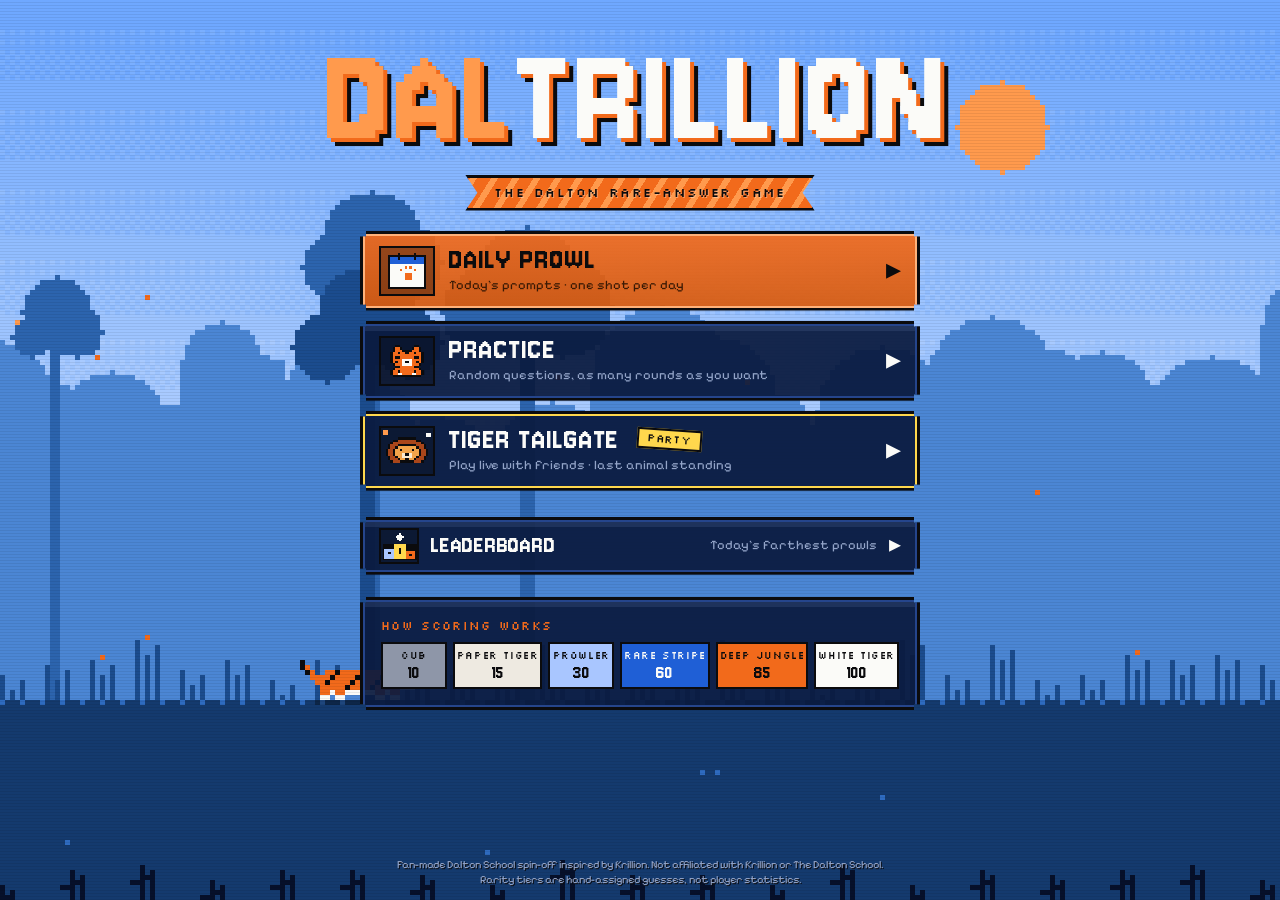
==== index.html @ 8c1f1df8 "Publish 4cbdc65" ====
<!doctype html>
<html lang="en">
<head>
<meta charset="utf-8">
<meta name="viewport" content="width=device-width,initial-scale=1,viewport-fit=cover">
<meta name="claude:viewport-fit-sides" content="cover">
<title>Daltrillion – the Dalton rare-answer game</title>
<meta name="description" content="The Dalton rare-answer game. Name the answer nobody else thinks of and send Ivan deeper into the jungle.">
<meta name="theme-color" content="#0A1A3F">
<meta name="color-scheme" content="dark">
<meta name="apple-mobile-web-app-title" content="Daltrillion">
<link rel="icon" href="assets/favicon.svg" type="image/svg+xml">
<link rel="apple-touch-icon" href="assets/apple-touch-icon.png">
<meta property="og:type" content="website">
<meta property="og:title" content="Daltrillion">
<meta property="og:description" content="The Dalton rare-answer game. Rarer answers send Ivan farther.">
<meta property="og:image" content="https://c28aa1-rgb.github.io/Daltrillion/assets/og.png">
<meta property="og:url" content="https://c28aa1-rgb.github.io/Daltrillion/">
<meta property="og:site_name" content="Daltrillion">
<link rel="canonical" href="https://c28aa1-rgb.github.io/Daltrillion/">
<meta name="google-site-verification" content="IF7jFN7A3wiU-HXC_sBSC2YQstETGB_059yfvg2CAew">
<script type="application/ld+json">{"@context":"https://schema.org","@type":"VideoGame","name":"Daltrillion","alternateName":"Daltrillion: the Dalton rare-answer game","url":"https://c28aa1-rgb.github.io/Daltrillion/","description":"A free daily trivia game for Dalton students: name the answer nobody else thinks of. Rarer answers send Ivan the tiger farther. Daily Prowl, Practice and Tiger Tailgate party mode.","genre":["Trivia","Word game"],"gamePlatform":"Web browser","applicationCategory":"Game","operatingSystem":"Any","isAccessibleForFree":true,"offers":{"@type":"Offer","price":"0","priceCurrency":"USD"}}</script>
<meta name="twitter:card" content="summary_large_image">
<link rel="preconnect" href="https://fonts.googleapis.com">
<link rel="preconnect" href="https://fonts.gstatic.com" crossorigin>
<link rel="stylesheet" href="https://fonts.googleapis.com/css2?family=Jersey+10&family=Pixelify+Sans:wght@400..700&family=Silkscreen&display=swap">
<style>:root{padding-top:env(safe-area-inset-top,0px);padding-bottom:env(safe-area-inset-bottom,0px)}body{margin:0;font:14px system-ui,sans-serif}img{max-width:100%}[hidden]{display:none!important}</style>
<!-- Order matters: later files override earlier ones. -->
<link rel="stylesheet" href="css/base.css?v=52fe7630f1">
<link rel="stylesheet" href="css/solo.css?v=89d9db9659">
<link rel="stylesheet" href="css/party.css?v=53ce650935">
<link rel="stylesheet" href="css/effects.css?v=934029da0d">
<link rel="stylesheet" href="css/tailgate.css?v=7ae7ffd604">
<link rel="stylesheet" href="css/responsive.css?v=be723882f8">
</head>
<body>
<canvas id="scene" aria-hidden="true"></canvas>
<div id="confetti" aria-hidden="true"></div>
<div id="labels" aria-hidden="true"></div>
<div id="cel" hidden role="dialog" aria-label="Celebration">
  <canvas id="celcv" aria-hidden="true"></canvas>
  <div class="celtext"><div class="celdunk" id="celdunk" hidden>Slam dunk!</div><div class="celwin" id="celwin"></div></div>
  <button class="pxbtn navy small" id="celskip" type="button">Skip</button>
</div>
<div id="tg" hidden>
  <div id="tglabels" aria-hidden="true"></div>
  <div class="tghud">
    <div class="tgbox px"><span class="flabel">Tailgate</span><b id="tgcode"></b></div>
    <div class="tgmid"><span class="label" id="tgcat"></span><div class="tgclock" id="tgclock" hidden><b id="tgsecs">0</b><span>sec left</span></div></div>
    <div class="tgbox px right"><span class="flabel" id="tgstandlbl">Standing</span><b id="tgstand" class="pink"></b></div>
    <div class="tgbtns"><button class="pxbtn navy small" id="tgleave" type="button" title="Leave the tailgate">Leave</button><button class="pxbtn navy small" id="tgchattoggle" type="button" aria-pressed="true">Chat</button></div>
  </div>

  <div class="tgcenter">
    <div class="tgpanel px" id="tglobby">
      <span class="rib">Tiger Tailgate · lobby</span>
      <div class="rowsb"><div class="pcode" id="tgcodebig"></div><div style="display:flex;flex-direction:column;gap:6px;align-items:flex-end"><button class="see" id="tgcopy" type="button">Copy code</button><span class="mute small" id="tgcopied"></span></div></div>
      <div id="tghostctl" style="display:flex;flex-direction:column;gap:10px">
        <span class="flabel">Categories</span>
        <details class="catpick" id="catpick">
          <summary id="catsum">Categories</summary>
          <div class="catmenu" id="catmenu"></div>
        </details>
        <label class="flabel" for="tgtime">Seconds per turn: <b id="tgtimeval">10s</b></label>
        <input class="tgtime" id="tgtime" type="range" min="2" max="20" step="1" value="10">
        <span class="flabel">Lives per animal</span>
        <div class="seg" id="tgseg"><button type="button" data-n="1">♥</button><button type="button" data-n="2">♥♥</button><button type="button" data-n="3">♥♥♥</button></div>
        <button class="pxbtn orange" id="tgstart" type="button">▸ Start the tailgate ◂</button>
        <p class="mute small" id="tgstarthint" style="margin:0"></p>
      </div>
      <p class="mute" id="tgwait" hidden style="margin:0">Waiting for the host to start…</p>
      <p class="mute small" id="tgcatsview" hidden style="margin:0"></p>
    </div>

    <div class="tgpanel px" id="tgprompt" hidden>
      <span class="rib" id="tgcatlbl"></span>
      <p class="tgq" id="tgq"></p>
      <p class="hint" id="tglast"></p>
      <p class="tgused" id="tgused"></p>
    </div>

    <div class="tgring" id="tgring" hidden aria-live="assertive"><b>Time!</b><span id="tgringtext"></span></div>

    <div class="tgready" id="tgready" hidden aria-live="polite"><b id="tgreadyn">5</b><span><em>Get ready</em><i id="tgreadywho"></i> first</span></div>

    <div class="tgfinal" id="tgfinal" hidden>
      <div class="tgwin" id="tgwin"></div>
      <p class="tgwinsub" id="tgwinsub"></p>
      <button class="pxbtn orange celebrate" id="tgcel" type="button" hidden>🏀 Celebrate 🏀</button>
      <div class="btnrow" style="justify-content:center"><button class="pxbtn orange" id="tgagain" type="button">Play again</button><button class="pxbtn navy" id="tgleave2" type="button">Leave</button></div>
      <p class="mute" id="tgagainwait" hidden style="margin:0;text-align:center">The host can start another game.</p>
    </div>
  </div>

  <aside class="tgchat px" id="tgchat" aria-label="Party chat">
    <div class="rowsb"><span class="label" style="color:var(--white)">Chat</span>
      <details class="tgplayers"><summary>Players (<span id="tgpcount">0</span>)</summary><ul id="tgplist"></ul></details></div>
    <div class="tglog" id="tglog" aria-live="polite"></div>
    <div class="emogrid" id="emogrid" hidden role="group" aria-label="Emotes"></div>
    <form class="tgchatform" id="tgchatform" autocomplete="off">
      <button class="pxbtn navy small emobtn" id="emobtn" type="button" aria-expanded="false" title="Emotes">☺</button>
      <label class="sr-only" for="tgchatin">Chat message</label>
      <input id="tgchatin" maxlength="140" placeholder="say something…" spellcheck="true">
      <button class="pxbtn navy small" type="submit">Send</button>
    </form>
  </aside>

  <div class="tgdock px" id="tgdock" hidden>
    <span class="tghearts" id="tghearts">♥2</span><small class="tgnx" id="tgnx" aria-live="polite"></small>
    <div style="flex:1;min-width:0;display:flex;flex-direction:column;gap:6px">
      <form class="entry" id="tgform" autocomplete="off">
        <label class="sr-only" for="tginput">Your answer</label>
        <input id="tginput" type="text" placeholder="…" spellcheck="false" autocapitalize="off" enterkeyhint="send">
        <button class="pxbtn orange" type="submit" id="tgsend">Send</button>
      </form>
      <div class="tgbar" id="tgbar" hidden><i id="tgbarfill"></i></div>
      <div class="after"><span class="nope" id="tgmsg"></span><button type="button" class="dym" id="tgdym" hidden></button></div>
    </div>
  </div>
  <button class="pxbtn navy small" id="tgleave3" type="button" hidden>Leave</button>
</div>
<div class="crt" aria-hidden="true"></div>
<div id="ui">
  <header class="top">
    <div class="brand" id="brand" hidden>Daltrillion</div>
    <div class="trail px" id="trail" hidden>
      <div class="nodes" id="nodes" aria-hidden="true"></div>
      <div class="dist"><span class="label">Prowled</span><b id="dist">0 M</b></div>
    </div>
    <div class="phud px" id="phud" hidden>
      <span class="pc" id="phud-code"></span>
      <span class="label" id="phud-round"></span>
      <div class="pchips" id="pchips"></div>
      <button class="pxbtn navy small" id="phud-leave" type="button">Leave</button>
    </div>
    <div class="hbtns">
      <button class="pxbtn navy small" id="quit" type="button" hidden>Quit</button>
      
    </div>
  </header>

  <main class="stage">
    <!-- INTRO -->
    <section id="intro">
      <div class="logo">
        <h1 class="title" id="title" aria-label="Daltrillion">Daltrillion</h1>
      </div>
      <div class="ribbon"><span id="sub"></span></div>
      <div class="modes">
        <button class="mode px daily" id="start" type="button">
          <canvas class="micon" width="22" height="20" data-icon="daily" aria-hidden="true"></canvas>
          <span class="mtext"><span class="mt" id="start-label">Daily Prowl</span><span class="md" id="start-desc">Today's prompts · one shot per day</span></span>
          <span class="mgo" aria-hidden="true">▸</span>
        </button>
        <button class="mode px" id="prac" type="button">
          <canvas class="micon" width="22" height="20" data-icon="practice" aria-hidden="true"></canvas>
          <span class="mtext"><span class="mt">Practice</span><span class="md" id="prac-desc">Play past questions as much as you want</span></span>
          <span class="mgo" aria-hidden="true">▸</span>
        </button>
        <button class="mode px party" id="party" type="button">
          <canvas class="micon" width="22" height="20" data-icon="tailgate" aria-hidden="true"></canvas>
          <span class="mtext"><span class="mt">Tiger Tailgate <span class="sticker" aria-hidden="true">Party</span></span><span class="md">Play live with friends · last animal standing</span></span>
          <span class="mgo" aria-hidden="true">▸</span>
        </button>
      </div>
      <button class="lbbtn px" id="lbopen" type="button">
        <canvas class="micon" width="22" height="20" data-icon="board" aria-hidden="true"></canvas>
        <span class="mt">Leaderboard</span><span class="lbline" id="lbline">Today's farthest prowls</span>
        <span class="mgo" aria-hidden="true">▸</span>
      </button>
      <button class="pxbtn navy small devreplay" id="devreplay" type="button" hidden>Replay today's Daily (localhost only)</button>
      <div class="devpreview" id="devpreview" hidden>
        <span>Preview reveals (localhost only):</span>
        <button type="button" data-preview="C">Cub</button><button type="button" data-preview="T">Paper Tiger</button><button type="button" data-preview="P">Prowler</button><button type="button" data-preview="R">Rare Stripe</button><button type="button" data-preview="D">Deep Jungle</button><button type="button" data-preview="W">White Tiger</button><button type="button" data-preview="X">Out of time</button>
      </div>
      <p class="perr" id="introerr" hidden role="alert"></p>
      <div class="intro-panel px">
        <div class="howto">
          <span class="label">How scoring works</span>
          <div class="tiers" id="tiers"></div>
        </div>
      </div>
    </section>

    <!-- PLAY -->
    <section id="play" hidden style="width:100%;display:flex;flex-direction:column;align-items:center">
      <div class="plaque px" id="plaque">
        <span class="rib" id="cat"></span>
        <h2 id="prompt"></h2>
        <p class="hint" id="hint">▸ the rarer the answer, the farther Ivan prowls</p>
        <p class="note" id="note"></p>
        <div class="after" id="after" aria-live="polite">
          <span class="nope" id="nope"></span>
          <button type="button" class="dym" id="dym" hidden></button>
        </div>
        <div class="misses" id="misses"></div>
        <div class="bellinfo" id="bellinfo" hidden>
          <p class="lastpass" id="lastpass"></p>
          <div class="usedwrap"><span class="flabel">Already said</span><div class="used" id="used"></div></div>
        </div>
      </div>
      <div class="ring px" id="ring" hidden aria-live="assertive"><b>Ring!</b><span id="ring-text"></span></div>
      <div class="reveal px" id="reveal" hidden aria-live="assertive">
        <div class="banner" id="banner"><b id="r-tier"></b><span id="r-pts"></span></div>
        <div class="reveal-body">
          <span class="rib blue" id="r-count"></span>
          <p class="r-match" id="r-match"></p>
          <p class="mute" id="r-blurb"></p>
          <p class="mute" id="r-dist"></p>
          <button class="pxbtn orange r-next" id="r-next" type="button">Next prompt ▸</button>
        </div>
      </div>
    </section>

    <!-- RESULTS -->
    <section id="results" hidden style="width:100%;display:flex;flex-direction:column;align-items:center">
      <div class="res px">
        <span class="rib" id="res-label"></span>
        <div class="big" id="res-m"></div>
        <div class="zone" id="res-zone"></div>
        <div class="stats" id="stats"></div>
        <div class="lbcard" id="res-board" hidden></div>
        <div class="nodes" id="res-nodes" aria-hidden="true"></div>
        <div class="share">
          <div class="share-card" id="share-card" role="img"></div>
          <pre id="share-text" hidden></pre>
        </div>
        <div class="btnrow">
          <button class="pxbtn orange" id="sharebtn" type="button" hidden>Share your score</button>
          <button class="pxbtn navy" id="copy" type="button">Copy result</button>
          <button class="pxbtn navy" id="again" type="button">Practice round</button>
          <button class="pxbtn navy" id="replay" type="button" hidden>Replay (localhost)</button>
        </div>
        <p class="copied" id="copied" hidden></p>
        <span class="label">Scorecard</span>
        <div class="rows" id="rows"></div>
      </div>
    </section>
    <!-- LEADERBOARD -->
    <section id="board" hidden style="width:100%;display:flex;flex-direction:column;align-items:center">
      <div class="px panelw lb">
        <span class="rib">Leaderboard</span>
        <div class="lbtabs" role="tablist" aria-label="Leaderboard">
          <button type="button" role="tab" data-lb="today" aria-selected="true">Today</button>
          <button type="button" role="tab" data-lb="last" aria-selected="false">Last Daily</button>
          <button type="button" role="tab" data-lb="all" aria-selected="false">All time</button>
        </div>
        <div id="lbbody" aria-live="polite"></div>
        <form class="lbname" id="lbnameform" autocomplete="off">
          <label class="flabel" for="lbname">Your name on the board</label>
          <div class="lbrow"><input class="ex-search" id="lbname" maxlength="20" placeholder="blank = Anonymous" spellcheck="false"></div>
          <p class="mute small" id="lbnamemsg" style="margin:0">Only your Daily Prowl scores go on the board. Same name as Tiger Tailgate.</p>
        </form>
      </div>
    </section>
    <!-- PARTY: setup -->
    <section id="psetup" hidden style="width:100%;display:flex;flex-direction:column;align-items:center">
      <div class="px panelw">
        <span class="rib">Party mode</span>
        <h2 class="ptitle" id="ptitle">Tiger Tailgate</h2>
        <p class="mute" style="margin:0">Everyone sits on rocks in a jungle circle around a giant lion. When the lion points at you, you have a few seconds (the host picks how many) to name an answer in the category. Get it and the turn passes to the next animal. Run out of time and you're out. No repeats. Last animal standing wins.</p>
        <label class="flabel" for="pname">Your name</label>
        <input class="ex-search" id="pname" maxlength="20" placeholder="what the cubs call you" autocomplete="off" spellcheck="false">
        <span class="flabel">Your animal</span>
        <div class="cubs" id="cubs" role="group" aria-label="Your animal"></div>
        <form class="skinform" id="skinform" autocomplete="off">
          <label class="sr-only" for="skincode">Secret skin code</label>
          <input id="skincode" maxlength="12" placeholder="got a secret skin code?" spellcheck="false" autocapitalize="characters">
          <button class="pxbtn navy small" type="submit">Unlock</button>
        </form>
        <p class="mute small" id="skinmsg" style="margin:0"></p>
        <button class="pxbtn orange" id="phost" type="button">▸ Host a tailgate ◂</button>
        <span class="flabel">Or join by code</span>
        <form class="entry" id="pjoin-form" autocomplete="off">
          <label class="sr-only" for="pcode">Party code</label>
          <input id="pcode" maxlength="4" placeholder="ABCD" autocapitalize="characters" spellcheck="false" style="letter-spacing:.3em;text-transform:uppercase">
          <button class="pxbtn navy" type="submit">Join</button>
        </form>
        <p class="perr" id="perr" hidden></p>
        <p class="mute small" style="margin:0" id="pnote">Everyone opens this same page and enters the code. In Claude, share the page with friends as Contributors.</p>
        <button class="link-btn" id="pback" type="button">◂ Back to the title screen</button>
      </div>
    </section>

  </main>

  <div class="dock px" id="dock" hidden>
    <div class="clock" id="clock">
      <span class="secs" id="secs">25</span>
      <div class="segs" id="segs" aria-hidden="true"></div>
    </div>
    <form class="entry" id="form" autocomplete="off">
      <label class="sr-only" for="answer">Your answer</label>
      <input id="answer" type="text" placeholder="type an answer…" spellcheck="false" autocapitalize="off" enterkeyhint="go">
      <button class="pxbtn orange" type="submit" id="pounce">Pounce</button>
    </form>
  </div>


  <footer class="fine" id="fine">
    <p>Fan-made Dalton School spin-off inspired by Krillion. Not affiliated with Krillion or The Dalton School.</p>
    <p>Rarity tiers are hand-assigned guesses, not player statistics.</p>
  </footer>
</div>

<!-- SHARE YOUR SCORE -->
<div id="sharebox" class="sharebox" hidden role="dialog" aria-modal="true" aria-labelledby="sh-title">
  <div class="px shpanel">
    <span class="rib" id="sh-title">Share your score</span>
    <button class="ch-x" id="sh-close" type="button" aria-label="Close">×</button>
    <div class="sh-card" id="sh-card"></div>
    <div id="sh-actions" hidden>
      <label class="flabel" for="sh-to">Send to</label>
      <input class="ex-search" id="sh-to" type="email" multiple autocomplete="email" placeholder="friend@dalton.org" spellcheck="false">
      <label class="flabel" for="sh-msg">Your message</label>
      <textarea class="ex-search sh-msg" id="sh-msg" maxlength="500" rows="3">Think you can beat me? Try today's Daltrillion.</textarea>
      <div class="btnrow">
        <button class="pxbtn orange" id="sh-gmail" type="button">Send with Gmail</button>
        <button class="pxbtn navy" id="sh-mail" type="button">Use my mail app</button>
      </div>
      <button class="pxbtn navy" id="sh-native" type="button" hidden>Share with the picture attached</button>
      <div class="btnrow">
        <button class="pxbtn navy small" id="sh-img" type="button">Copy picture</button>
        <button class="pxbtn navy small" id="sh-save" type="button">Save picture</button>
      </div>
    </div>
    <p class="mute small" id="sh-msgline" aria-live="polite"></p>
  </div>
</div>

<script>window.DALTRILLION_SERVER="https://daltrillion.daltrillion.workers.dev";</script>
<!-- Plain scripts sharing one global scope; order matters (see README).
     No answer lists ship to the browser: they live on the server (server/src/game). -->
<script src="js/config.js?v=4903d82ae8"></script>
<script src="js/util.js?v=e55989e512"></script>
<script src="js/api.js?v=dc5b696a45"></script>
<script src="js/scene.js?v=c6ca908c4d"></script>
<script src="js/game.js?v=8551751f4a"></script>
<script src="js/board.js?v=b100422bfa"></script>
<script src="js/share.js?v=6d812482a0"></script>
<script src="js/sprites.js?v=6d570ccad3"></script>
<script src="js/celebrate.js?v=bf317a73b6"></script>
<script src="js/tailgate-scene.js?v=e9626bcb93"></script>
<script src="js/tailgate.js?v=3bfd28ce81"></script>
<script src="js/sfx.js?v=413c0f2c23"></script>
<script src="js/main.js?v=4837cc15af"></script>
</body>
</html>
---- css/base.css ----
/* Layout: a live pixel jungle fills the screen; Ivan prowls left-to-right through five zones as points land. UI floats over it as chunky notched panels: header trail on top, prompt plaque upper-middle, answer dock at the bottom. */
:root{
  --ink:#0B0B0D;
  --navy:#0A1A3F;
  --navy-2:#12285C;
  --edge:#25458C;
  --blue:#1F5FD6;
  --sky:#A9C6FF;
  --orange:#F26A1B;
  --orange-hi:#FF9A4D;
  --white:#FBFBF8;
  --mute:#93A4C8;
  --paper:#EEEAE1;
  --stone:#8E96A8;
  --display:"Jersey 10","Impact","Arial Narrow",sans-serif;
  --ui:"Pixelify Sans","Courier New",ui-monospace,monospace;
  /* small capitals (buttons, ribbons, chips): Pixelify's C looks like an O at these sizes */
  --caps:"Silkscreen","Pixelify Sans","Courier New",monospace;
  color-scheme:dark;
}
*{box-sizing:border-box}
[hidden]{display:none!important}
html,body{height:100%;margin:0;overflow:hidden;background:var(--navy);color:var(--white);font-family:var(--ui);font-size:16px;line-height:1.35}
button{font:inherit;color:inherit;cursor:pointer;border-radius:0}
:focus-visible{outline:3px solid var(--orange);outline-offset:2px}
.sr-only{position:absolute;width:1px;height:1px;overflow:hidden;clip:rect(0 0 0 0);white-space:nowrap}

#scene{position:fixed;inset:0;width:100%;height:100%;image-rendering:pixelated;image-rendering:crisp-edges;z-index:0}
.crt{position:fixed;inset:0;z-index:1;pointer-events:none;background:repeating-linear-gradient(0deg,rgba(0,0,0,.07) 0 1px,transparent 1px 3px)}
#ui{position:fixed;inset:0;z-index:2;display:flex;flex-direction:column;overflow-y:auto;overflow-x:hidden;
  padding-block:max(12px, env(safe-area-inset-top, 0px)) max(12px, env(safe-area-inset-bottom, 0px));
  padding-left:max(16px, env(safe-area-inset-left, 0px));
  padding-right:max(16px, env(safe-area-inset-right, 0px))}

/* pixel panel + buttons */
.px{background:rgba(10,26,63,.93);border:3px solid var(--ink);box-shadow:inset 0 0 0 2px var(--edge),inset 0 5px 0 2px rgba(169,198,255,.10);
  clip-path:polygon(0 6px,6px 6px,6px 0,calc(100% - 6px) 0,calc(100% - 6px) 6px,100% 6px,100% calc(100% - 6px),calc(100% - 6px) calc(100% - 6px),calc(100% - 6px) 100%,6px 100%,6px calc(100% - 6px),0 calc(100% - 6px))}
.pxbtn{border:3px solid var(--ink);padding:14px 20px;font-weight:400;font-size:16px;letter-spacing:0.07em;text-transform:uppercase;
  box-shadow:inset 0 -5px 0 rgba(0,0,0,.28),inset 0 3px 0 rgba(255,255,255,.18);
  clip-path:polygon(0 4px,4px 4px,4px 0,calc(100% - 4px) 0,calc(100% - 4px) 4px,100% 4px,100% calc(100% - 4px),calc(100% - 4px) calc(100% - 4px),calc(100% - 4px) 100%,4px 100%,4px calc(100% - 4px),0 calc(100% - 4px));font-family:var(--caps)}
.pxbtn:active{transform:translateY(2px);box-shadow:inset 0 -2px 0 rgba(0,0,0,.28)}
.pxbtn.orange{background:var(--orange);color:var(--ink)}
.pxbtn.orange:hover{background:var(--orange-hi)}
.pxbtn.navy{background:var(--navy-2);color:var(--white)}
.pxbtn.navy:hover{background:var(--edge)}
.pxbtn.small{padding:8px 12px;font-size:13px;letter-spacing:.12em}
.pxbtn:disabled{opacity:.5;cursor:default}

.label{font-weight:400;font-size:12px;letter-spacing:0.11em;text-transform:uppercase;color:var(--orange);font-family:var(--caps)}
.mute{color:var(--mute)}
---- css/solo.css ----
/* header */
.top{display:flex;align-items:flex-start;justify-content:space-between;gap:12px;flex-wrap:wrap}
.brand{font-family:var(--display);font-size:34px;line-height:.9;letter-spacing:.02em;text-transform:uppercase;color:var(--white);
  text-shadow:2px 2px 0 var(--orange),4px 4px 0 var(--ink)}
.trail{display:flex;align-items:center;gap:16px;padding:10px 14px}
.nodes{display:flex;align-items:center}
.node{width:16px;height:16px;border:3px solid var(--ink);background:var(--navy-2);box-shadow:inset 0 0 0 1px var(--edge)}
.node+.node{margin-left:10px;position:relative}
.node+.node::before{content:"";position:absolute;right:100%;top:50%;width:10px;height:3px;margin-top:-1.5px;margin-right:3px;
  background:repeating-linear-gradient(90deg,var(--mute) 0 2px,transparent 2px 4px)}
.node.now{background:var(--orange);animation:blink 1s steps(2) infinite}
@keyframes blink{50%{background:var(--navy-2)}}
.dist{display:flex;flex-direction:column;align-items:flex-end;line-height:1}
.dist .label{font-size:10px;color:var(--mute)}
.dist b{font-family:var(--display);font-weight:400;font-size:32px;color:var(--orange);font-variant-numeric:tabular-nums;letter-spacing:.02em}

/* header buttons: stay on the right even when the brand is hidden */
.hbtns{display:flex;gap:8px;margin-left:auto;align-items:flex-start}

/* tier coats (chips, nodes, banners) */
.t-W{background:var(--white)!important;color:var(--ink)}
.t-D{background:var(--orange)!important;color:var(--ink)}
.t-R{background:var(--blue)!important;color:var(--white)}
.t-P{background:var(--sky)!important;color:var(--ink)}
.t-T{background:var(--paper)!important;color:var(--ink)}
.t-C{background:var(--stone)!important;color:var(--ink)}
.t-X{background:#2A2F3D!important;color:var(--mute)}
.t-S{background:#3FA65A!important;color:var(--ink)}
.chip{display:inline-flex;align-items:center;gap:6px;padding:3px 8px;border:2px solid var(--ink);font-weight:400;font-size:12px;letter-spacing:0.05em;text-transform:uppercase;white-space:nowrap;font-family:var(--caps)}

/* stage */
.stage{flex:1;display:flex;flex-direction:column;align-items:center;gap:18px;padding-top:18px;min-height:0}

/* intro */
#intro{width:100%;display:flex;flex-direction:column;align-items:center;gap:16px;text-align:center}
.logo{position:relative;padding:6px 0 0;max-width:100%}
.title{display:flex;justify-content:center;flex-wrap:nowrap;max-width:100%;font-size:clamp(40px,13vw,150px)!important}
.title .ch{display:inline-block;position:relative;color:var(--white);
  animation:drop .7s steps(7) both, wave 2.4s steps(4) infinite, glint 6s steps(1) infinite;
  animation-delay:calc(var(--i)*70ms), calc(900ms + var(--i)*110ms), calc(1500ms + var(--i)*120ms)}
.title .ch.dal{color:var(--orange-hi)}
@keyframes drop{0%{transform:translateY(-60%)}55%{transform:translateY(8%)}75%{transform:translateY(-6%)}100%{transform:none}}
@keyframes wave{0%,100%{transform:none}25%{transform:translateY(-5px)}50%{transform:translateY(-8px)}75%{transform:translateY(-3px)}}
@keyframes glint{0%,96%{filter:none}97%{filter:brightness(1.6) drop-shadow(0 0 6px rgba(255,216,77,.9))}}
.ribbon{position:relative;padding:6px 26px;background:repeating-linear-gradient(-58deg,var(--orange) 0 12px,var(--orange-hi) 12px 18px);border:3px solid var(--ink);box-shadow:0 4px 0 var(--ink);
  clip-path:polygon(0 0,100% 0,calc(100% - 12px) 50%,100% 100%,0 100%,12px 50%);animation:ribbonIn .6s steps(5) .8s both}
.ribbon span{display:block;font-weight:400;font-size:13px;letter-spacing:0.12em;text-transform:uppercase;color:var(--ink);text-shadow:1px 1px 0 rgba(255,255,255,.35);font-family:var(--caps)}
@keyframes ribbonIn{from{transform:scaleX(0)}to{transform:none}}
.modes{width:min(560px,100%);display:flex;flex-direction:column;gap:10px;margin-top:4px}
.mode{display:grid;grid-template-columns:auto minmax(0,1fr) auto;align-items:center;gap:14px;padding:12px 16px;text-align:left;color:var(--white);cursor:pointer;position:relative;
  transition:transform .12s steps(2),box-shadow .12s steps(2);animation:cardIn .5s steps(5) both}
.mode:nth-child(1){animation-delay:1.0s}.mode:nth-child(2){animation-delay:1.12s}.mode:nth-child(3){animation-delay:1.24s}
@keyframes cardIn{from{transform:translateY(14px)}to{transform:none}}
.mode:hover,.mode:focus-visible{transform:translate(-3px,-3px);box-shadow:inset 0 0 0 2px var(--orange),6px 6px 0 var(--ink)}
.mode:active{transform:translate(0,0);box-shadow:inset 0 0 0 2px var(--orange)}
.mode.daily{background:linear-gradient(180deg,rgba(242,106,27,.92),rgba(217,90,12,.92))!important;color:var(--ink);box-shadow:inset 0 0 0 2px #FFB27A}
.mode.daily .md{color:#3A1A05}
.mode.party{box-shadow:inset 0 0 0 2px #FFD84D}
.micon{width:56px;height:50px;image-rendering:pixelated;background:rgba(11,11,13,.35);border:2px solid var(--ink)}
.mode:hover .micon{animation:hop .4s steps(3)}
@keyframes hop{50%{transform:translateY(-4px)}}
.mtext{display:flex;flex-direction:column;gap:2px;min-width:0}
.mt{font-family:var(--display);font-size:32px;line-height:.9;letter-spacing:.03em;text-transform:uppercase}
.md{font-size:13px;color:var(--mute)}
.mgo{font-family:var(--display);font-size:30px;line-height:1}
.mode:hover .mgo{animation:nudge .5s steps(2) infinite}
@keyframes nudge{50%{transform:translateX(4px)}}
/* sits inline after the mode title; an absolutely placed sticker got clipped by the card's notched clip-path */
.sticker{display:inline-block;vertical-align:.45em;margin-left:10px;font-family:var(--ui);line-height:1.2;padding:2px 8px;background:#FFD84D;color:var(--ink);border:2px solid var(--ink);font-size:11px;font-weight:400;letter-spacing:0.07em;text-transform:uppercase;transform:rotate(4deg);animation:wiggle 2.6s steps(2) infinite;font-family:var(--caps)}
@keyframes wiggle{0%,90%,100%{transform:rotate(4deg)}95%{transform:rotate(-4deg)}}
.title{margin:0;font-family:var(--display);font-weight:400;font-size:clamp(72px,16vw,156px);line-height:.82;letter-spacing:.03em;text-transform:uppercase;color:var(--white);
  text-shadow:4px 4px 0 var(--orange),8px 8px 0 var(--ink)}
.sub{margin:0}
.intro-panel{width:min(560px,100%);padding:18px;display:flex;flex-direction:column;gap:12px;text-align:left;margin-top:6px}
.intro-panel .pxbtn{width:100%}
.howto{display:flex;flex-direction:column;gap:8px}
.tiers{display:grid;grid-template-columns:repeat(6,1fr);gap:6px}
.tiers .chip{flex-direction:column;align-items:center;gap:2px;padding:5px 2px;font-size:10px;letter-spacing:.06em}
.tiers .chip span{font-family:var(--display);font-size:20px;line-height:.9;letter-spacing:0}
.tiers .chip{justify-content:space-between}
.howto p,.cats{margin:0;font-size:13px;color:var(--mute)}
.cats b{color:var(--white);font-weight:600}
.fine{margin-top:auto;padding-top:14px;text-align:center;font-size:11px;color:var(--mute);text-shadow:1px 1px 0 var(--ink)}
.fine p{margin:0}

/* prompt plaque */
.plaque{width:min(680px,100%);padding:20px 22px;display:flex;flex-direction:column;gap:10px}
.plaque h2{margin:0;font-weight:600;font-size:clamp(23px,4.4vw,36px);line-height:1.18;text-wrap:balance}
.hint{margin:0;font-size:13px;letter-spacing:.16em;color:var(--mute)}
.note{margin:0;font-size:13px;color:var(--mute)}
.after{display:flex;flex-wrap:wrap;align-items:center;gap:10px}
.after:empty,.after[data-empty]{display:none}
.nope{font-weight:700;color:#FF9C85;letter-spacing:.06em}
.dym{border:3px solid var(--ink);background:var(--blue);color:var(--white);padding:7px 12px;font-weight:600;font-size:14px;text-align:left}
.dym:hover{background:var(--edge)}
.misses{display:flex;flex-wrap:wrap;gap:4px 12px;font-size:13px;color:var(--mute)}
.misses:empty{display:none}
.misses s{text-decoration-thickness:2px;text-decoration-color:#FF9C85}
.shake{animation:shake .3s steps(4)}
@keyframes shake{25%{transform:translateX(-6px)}50%{transform:translateX(6px)}75%{transform:translateX(-3px)}}

/* reveal */
.reveal{width:min(680px,100%);padding:0;display:flex;flex-direction:column}
.banner{padding:16px 22px 12px;border-bottom:3px solid var(--ink);display:flex;align-items:flex-end;justify-content:space-between;gap:12px;flex-wrap:wrap}
.banner b{font-family:var(--display);font-weight:400;font-size:clamp(48px,10vw,76px);line-height:.85;letter-spacing:.03em;text-transform:uppercase;animation:pop .35s steps(5)}
.banner span{font-family:var(--display);font-size:32px;line-height:1}
@keyframes pop{0%{transform:scale(.4)}60%{transform:scale(1.12)}100%{transform:none}}
.banner.t-W{background:repeating-linear-gradient(100deg,transparent 0 22px,rgba(11,11,13,.9) 22px 28px,transparent 28px 46px),var(--white)!important}
.banner.t-W b{background:var(--white);padding:0 6px;box-shadow:0 0 0 3px var(--ink)}
.banner.t-T b{color:var(--paper);text-shadow:-2px -2px 0 var(--ink),2px -2px 0 var(--ink),-2px 2px 0 var(--ink),2px 2px 0 var(--ink)}
.reveal-body{padding:14px 22px 20px;display:flex;flex-direction:column;gap:8px}
.reveal-body p{margin:0}
.r-match{font-size:17px}
.r-match b{color:var(--orange-hi)}
.r-next{align-self:flex-start;margin-top:6px}

/* dock */
.dock{width:min(680px,100%);margin:auto auto 0;padding:12px;display:flex;flex-direction:column;gap:10px}
.clock{display:flex;align-items:center;gap:12px}
.secs{font-family:var(--display);font-size:38px;line-height:.8;min-width:2ch;color:var(--white);font-variant-numeric:tabular-nums}
.segs{flex:1;display:grid;grid-template-columns:repeat(25,1fr);gap:2px;height:12px}
.segs i{background:var(--orange);border:1px solid var(--ink)}
.segs i.off{background:var(--navy-2)}
.clock.low .segs i:not(.off){background:var(--sky);animation:blink2 .5s steps(2) infinite}
@keyframes blink2{50%{background:var(--white)}}
.entry{display:flex;gap:10px}
.entry input{flex:1;min-width:0;font:inherit;font-weight:500;font-size:20px;padding:12px 14px;color:var(--white);caret-color:var(--orange);
  background:var(--ink);border:3px solid var(--edge);outline:none}
.entry input::placeholder{color:#5D6F99}
.entry input:focus{border-color:var(--orange)}

/* results */
.res{width:min(680px,100%);padding:20px 22px;display:flex;flex-direction:column;gap:16px;margin-bottom:10px}
.big{font-family:var(--display);font-size:clamp(88px,20vw,150px);line-height:.8;color:var(--orange);text-shadow:4px 4px 0 var(--ink);font-variant-numeric:tabular-nums}
.big small{font-size:.38em;color:var(--white);margin-left:6px}
.zone{font-family:var(--display);font-size:34px;line-height:.9;text-transform:uppercase;letter-spacing:.03em}
.stats{display:flex;flex-wrap:wrap;gap:4px 18px;font-size:13px;color:var(--mute)}
.stats b{color:var(--white)}
.share pre{margin:10px 0 0;padding:14px;background:var(--ink);border:3px solid var(--edge);font-family:var(--ui);font-size:15px;line-height:1.55;white-space:pre-wrap}
/* result card: one pixel bar per prompt, taller and brighter for rarer answers */
.share-card{display:flex;flex-direction:column;gap:10px;padding:14px 16px;background:var(--ink);border:3px solid var(--edge);max-width:420px}
.sc-head{display:flex;align-items:center;gap:10px}
.sc-head canvas{width:40px;height:44px;image-rendering:pixelated;margin:-6px 0 -8px -4px}
.sc-title{font-family:var(--display);font-size:30px;line-height:.9;text-transform:uppercase;letter-spacing:.03em;color:var(--white)}
.sc-tag{margin-left:auto;padding:2px 8px;border:2px solid var(--edge);font-size:11px;font-weight:400;letter-spacing:0.08em;text-transform:uppercase;color:var(--mute);font-family:var(--caps)}
.sc-bars{display:grid;grid-auto-flow:column;grid-auto-columns:1fr;align-items:end;gap:4px;height:64px;padding-bottom:4px;border-bottom:3px solid var(--edge)}
.sc-bars i{height:var(--h);min-height:6px;border:2px solid #000;box-shadow:inset 0 3px 0 rgba(255,255,255,.25);transform-origin:bottom;animation:barUp .5s steps(5) both;animation-delay:calc(var(--k)*70ms + .3s)}
@keyframes barUp{from{transform:scaleY(0)}to{transform:none}}
.sc-foot{display:flex;align-items:baseline;justify-content:space-between;gap:10px}
.sc-foot b{font-family:var(--display);font-weight:400;font-size:28px;line-height:.9;color:var(--orange)}
.sc-foot span{font-size:13px;letter-spacing:0.07em;text-transform:uppercase;color:var(--mute);font-family:var(--caps);font-weight:400}
.btnrow{display:flex;flex-wrap:wrap;gap:10px}
.copied{margin:0;font-size:13px;color:var(--sky)}
.rows{display:flex;flex-direction:column;border:3px solid var(--ink)}
.row{border-bottom:3px solid var(--ink);background:rgba(11,11,13,.35)}
.row:last-child{border-bottom:0}
.row-main{display:grid;grid-template-columns:28px minmax(0,1fr) auto;gap:10px;align-items:start;padding:10px 12px}
.row .n{font-family:var(--display);font-size:24px;line-height:.9;color:var(--mute)}
.row .q{font-size:11px;letter-spacing:0.09em;text-transform:uppercase;color:var(--orange);font-weight:400;font-family:var(--caps)}
.row .a{font-weight:600;font-size:16px;overflow-wrap:anywhere}
.row .c{font-size:13px;color:var(--mute)}
.row-r{display:flex;flex-direction:column;align-items:flex-end;gap:4px}
.row-r .p{font-family:var(--display);font-size:22px;line-height:.9}
details{padding:0 12px 10px 50px}
summary{cursor:pointer;font-size:13px;color:var(--sky);list-style:none;width:max-content}
summary::-webkit-details-marker{display:none}
summary::before{content:"▸ "}
details[open] summary::before{content:"▾ "}
.bank{display:flex;flex-direction:column;gap:8px;margin-top:8px}
.bank p{margin:0;font-size:13px;line-height:1.6}
.bank .chip{margin-right:6px;padding:1px 6px;font-size:11px}
.bank .you{background:var(--orange);color:var(--ink);padding:0 3px}

/* "No Daily today" / connection problems on the title screen: readable over the bright sky */
#introerr.fade{opacity:0;transition:opacity .4s steps(4)}
#introerr{padding:8px 14px;background:rgba(10,26,63,.93);border:3px solid var(--ink);box-shadow:inset 0 0 0 2px var(--edge);text-align:center}

/* ---------- leaderboard ---------- */
.lbbtn{width:min(560px,100%);display:grid;grid-template-columns:auto auto minmax(0,1fr) auto;align-items:center;gap:12px;padding:8px 16px;margin-top:10px;color:var(--white);cursor:pointer;text-align:left;
  transition:transform .12s steps(2),box-shadow .12s steps(2);animation:cardIn .5s steps(5) both;animation-delay:1.36s}
.lbbtn:hover,.lbbtn:focus-visible{transform:translate(-3px,-3px);box-shadow:inset 0 0 0 2px #FFD84D,6px 6px 0 var(--ink)}
.lbbtn .micon{width:40px;height:36px}
.lbbtn .mt{font-size:26px}
.lbbtn .mgo{font-size:24px}
.lbline{font-size:13px;color:var(--mute);text-align:right;overflow:hidden;text-overflow:ellipsis;white-space:nowrap}
.lbtabs{display:flex;gap:4px;flex-wrap:wrap}
.lbtabs button{font:inherit;font-weight:400;font-size:12px;letter-spacing:0.07em;text-transform:uppercase;color:var(--mute);background:none;border:3px solid transparent;padding:6px 12px;cursor:pointer;font-family:var(--caps)}
.lbtabs button[aria-selected="true"]{color:var(--ink);background:var(--sky);border-color:var(--ink)}
.lbhead{display:flex;justify-content:space-between;align-items:baseline;gap:10px;flex-wrap:wrap}
.lbhead b{font-family:var(--display);font-weight:400;font-size:28px;line-height:.9;text-transform:uppercase;letter-spacing:.03em}
.lbhead span{font-size:13px;color:var(--mute)}
.lbme{margin:6px 0 0;font-size:14px}
.lbme b{color:var(--orange)}
.lbhist{display:grid;grid-template-columns:repeat(10,1fr);align-items:end;gap:3px;height:54px;margin-top:10px;padding-bottom:3px;border-bottom:3px solid var(--edge)}
.lbhist i{height:var(--h);background:var(--edge);border:2px solid var(--ink);border-bottom:0}
.lbhist i.me{background:var(--orange)}
.lbaxis{display:flex;justify-content:space-between;font-size:11px;letter-spacing:.1em;color:var(--mute);margin-top:3px}
.lbl{list-style:none;margin:10px 0 0;padding:0;border:3px solid var(--ink)}
.lbl li{display:grid;grid-template-columns:34px minmax(0,1fr) auto;align-items:center;gap:10px;padding:7px 12px;border-bottom:2px solid var(--ink);background:rgba(11,11,13,.35)}
.lbl li:last-child{border-bottom:0}
.lbl li.gap{display:block;padding:0 12px;line-height:1.2;color:var(--mute);text-align:left;background:none}
.lbl li.me{background:rgba(242,106,27,.22);box-shadow:inset 4px 0 0 var(--orange)}
.lbl .rk{font-family:var(--display);font-size:24px;line-height:.9;color:var(--mute)}
.lbl .rk.p1{color:#FFD84D}.lbl .rk.p2{color:var(--sky)}.lbl .rk.p3{color:var(--orange-hi)}
.lbl .nm{font-weight:600;overflow:hidden;text-overflow:ellipsis;white-space:nowrap}
.lbl .anon{color:var(--mute);font-weight:400}
.lbl .you{font-size:10px;letter-spacing:0.07em;text-transform:uppercase;background:var(--orange);color:var(--ink);padding:1px 5px;margin-left:6px;vertical-align:2px;font-family:var(--caps);font-weight:400}
.lbl .sc{font-family:var(--display);font-size:22px;line-height:.9;text-align:right}
.lbl .sc small{display:block;font-family:var(--ui);font-size:11px;color:var(--mute)}
.lbname{display:flex;flex-direction:column;gap:6px;margin-top:4px}
.lbrow{display:flex;gap:8px;flex-wrap:wrap}
.lbrow .ex-search{flex:1;min-width:160px}
.lbcard{display:flex;flex-direction:column;gap:8px;padding:14px 16px;background:var(--ink);border:3px solid var(--edge)}
.lbcard-top{display:flex;align-items:center;gap:16px;flex-wrap:wrap}
.lbcard-top p{margin:0;font-size:14px;flex:1;min-width:180px}
.lbcard-top p b{color:var(--orange)}
.lbrank{display:flex;align-items:baseline;gap:8px}
.lbrank b{font-family:var(--display);font-weight:400;font-size:52px;line-height:.85;color:#FFD84D;text-shadow:3px 3px 0 #000}
.lbrank span{font-size:12px;letter-spacing:0.07em;text-transform:uppercase;color:var(--mute);font-family:var(--caps);font-weight:400}
@media (max-width:560px){ .lbbtn{grid-template-columns:auto minmax(0,1fr) auto} .lbbtn .lbline{grid-column:2;grid-row:2;text-align:left} .lbbtn .mgo{grid-row:1/3;grid-column:3} .lbbtn .micon{grid-row:1/3} }

/* localhost-only testing button */
.devreplay{margin-top:10px;border-style:dashed}
.devpreview{display:flex;flex-wrap:wrap;align-items:center;justify-content:center;gap:6px;margin-top:8px;padding:8px 10px;border:2px dashed var(--edge);background:rgba(10,26,63,.85);font-size:12px;color:var(--mute);max-width:560px}
.devpreview button{font:400 11px var(--caps);letter-spacing:.04em;text-transform:uppercase;padding:4px 8px;border:2px solid var(--ink);background:var(--navy-2);color:var(--white);cursor:pointer}
.devpreview button:hover{background:var(--edge)}

/* Tier reveals scale with rarity (Ivan's moves in scene.js do the same in the jungle):
   Rare Stripe gets a quick pop, Deep Jungle a springy overshoot, White Tiger a jolt and a shine. */
.banner.t-R b{animation:pop .35s steps(5),tierNudge .45s steps(6) .1s}
.banner.t-D{animation:bannerSpring .6s cubic-bezier(.175,.885,.32,1.275)}
.banner.t-D b{animation:pop .35s steps(5),tierNudge .5s steps(6) .15s}
.banner.t-W{position:relative;overflow:hidden;animation:bannerJolt .5s steps(8) .7s both}
.banner.t-W::after{content:"";position:absolute;inset:0;background:linear-gradient(100deg,transparent 30%,rgba(255,216,77,.85) 45%,rgba(255,255,255,.95) 50%,rgba(255,216,77,.85) 55%,transparent 70%);transform:translateX(-120%);animation:tierShine 1.1s steps(14) .9s 2;pointer-events:none}
.banner.t-W b{animation:pop .35s steps(5),tierGlow 1.6s steps(8) .9s 2}
@keyframes tierNudge{30%{transform:translateY(-4px)}60%{transform:translateY(1px)}}
@keyframes bannerSpring{0%{transform:scale(.92)}55%{transform:scale(1.04)}80%{transform:scale(.99)}100%{transform:none}}
@keyframes bannerJolt{0%,100%{transform:none}15%{transform:translate(-6px,2px)}30%{transform:translate(5px,-3px)}45%{transform:translate(-4px,1px)}60%{transform:translate(3px,-1px)}75%{transform:translate(-2px,0)}}
@keyframes tierShine{to{transform:translateX(120%)}}
@keyframes tierGlow{50%{box-shadow:0 0 0 3px var(--ink),0 0 18px 6px rgba(255,216,77,.9)}}

/* Paper Tiger: the banner deflates at the moment Ivan's big build-up fizzles (scene.js MOVES.T) */
.banner.t-T{transform-origin:bottom;animation:paperDeflate .55s steps(6) .8s}
@keyframes paperDeflate{30%{transform:scaleY(.86) translateY(3px)}60%{transform:scaleY(1.04)}100%{transform:none}}

/* ---------- share your score ---------- */
.sharebox{position:fixed;inset:0;z-index:30;background:rgba(5,10,24,.78);display:grid;place-items:center;padding:16px;overflow-y:auto}
.shpanel{position:relative;width:min(560px,100%);display:flex;flex-direction:column;gap:8px;padding:26px 18px 16px}
.sh-card canvas{display:block;width:100%;height:auto;image-rendering:pixelated;border:3px solid var(--ink)}
.sh-card:empty{min-height:120px;background:repeating-linear-gradient(90deg,var(--navy-2) 0 12px,var(--navy) 12px 24px)}
#sh-actions{display:flex;flex-direction:column;gap:8px}
#sh-actions .ex-search{width:100%}
.sh-msg{resize:vertical;min-height:72px;font-family:var(--ui)}
.shpanel .ch-x{position:absolute;top:6px;right:8px;width:34px;height:34px;border:3px solid var(--ink);background:var(--navy-2);font-size:22px;line-height:1;padding:0}
.shpanel .ch-x:hover{background:var(--edge)}
---- css/party.css ----
/* party mode */
.panelw{width:min(620px,100%);padding:20px;display:flex;flex-direction:column;gap:12px}
.ptitle{margin:0;font-family:var(--display);font-weight:400;font-size:clamp(40px,8vw,60px);line-height:.85;letter-spacing:.02em;text-transform:uppercase;text-shadow:3px 3px 0 var(--ink)}
.flabel{font-size:12px;letter-spacing:0.1em;text-transform:uppercase;color:var(--mute);font-weight:400;font-family:var(--caps)}
.small{font-size:12px}
.cubs{display:flex;gap:8px;flex-wrap:wrap}
.cub{width:64px;height:48px;border:3px solid var(--ink);display:grid;place-items:center;background:var(--navy-2);padding:0}
.cub[aria-pressed="true"]{outline:3px solid var(--orange);outline-offset:1px}
.cub canvas{width:48px;height:20px;image-rendering:pixelated}
.perr{margin:0;color:#FF9C85;font-weight:600}
.link-btn{align-self:flex-start;background:none;border:0;padding:2px 0;color:var(--sky);text-decoration:underline;text-underline-offset:3px;font-size:14px}
.rowsb{display:flex;justify-content:space-between;align-items:center;gap:10px}
.pcode{font-family:var(--display);font-size:clamp(72px,18vw,112px);line-height:.8;letter-spacing:.12em;color:var(--orange);text-shadow:4px 4px 0 var(--ink)}
.plist{display:flex;flex-direction:column;border:3px solid var(--ink)}
.pl{display:flex;align-items:center;gap:10px;padding:8px 10px;border-bottom:2px solid var(--ink);background:rgba(11,11,13,.35)}
.pl:last-child{border-bottom:0}
.pl .dot{width:14px;height:14px;border:2px solid var(--ink)}
.pl .nm{flex:1;font-weight:600;overflow-wrap:anywhere}
.pl .tag{font-size:11px;letter-spacing:0.07em;text-transform:uppercase;color:var(--orange);font-family:var(--caps);font-weight:400}
.c0{background:#F26A1B}.c1{background:#2D6BFF}.c2{background:#FBFBF8}.c3{background:#2A2F3D}
.seg{display:flex;gap:6px}
.seg button{border:3px solid var(--ink);background:var(--navy-2);color:var(--white);padding:8px 16px;font-weight:700}
.seg button[aria-pressed="true"]{background:var(--orange);color:var(--ink)}
.phud{display:flex;align-items:center;gap:12px;padding:8px 12px;flex-wrap:wrap;max-width:min(760px,100%)}
.phud .pc{font-family:var(--display);font-size:28px;line-height:.9;color:var(--orange);letter-spacing:.08em}
.pchips{display:flex;flex-wrap:wrap;gap:6px}
.pchip{display:flex;align-items:center;gap:6px;padding:3px 8px;border:2px solid var(--ink);background:rgba(11,11,13,.45);font-size:13px}
.pchip b{font-family:var(--display);font-weight:400;font-size:18px;line-height:.9}
.pchip.lock{border-color:var(--orange)}
.pchip.lock::after{content:"✓";color:var(--orange);font-weight:700}
.pchip.me{box-shadow:inset 0 -3px 0 var(--sky)}
.prows{display:flex;flex-direction:column;border:3px solid var(--ink)}
.pr{display:grid;grid-template-columns:auto minmax(0,1fr) auto;gap:10px;align-items:center;padding:10px 12px;border-bottom:2px solid var(--ink);background:rgba(11,11,13,.35)}
.pr:last-child{border-bottom:0}
.pr .who{display:flex;align-items:center;gap:8px;font-weight:700;min-width:0}
.pr .ans{min-width:0}
.pr .ans .a{font-weight:600;overflow-wrap:anywhere}
.pr .ans .c{font-size:12px;color:var(--mute)}
.pr .pts{font-family:var(--display);font-size:26px;line-height:.9;text-align:right}
.twin{font-size:11px;letter-spacing:.14em;color:var(--ink);background:var(--sky);padding:1px 6px;border:2px solid var(--ink);margin-left:6px}
.winner{font-family:var(--display);font-size:clamp(48px,11vw,80px);line-height:.85;text-transform:uppercase;color:var(--white);text-shadow:3px 3px 0 var(--orange),6px 6px 0 var(--ink)}
.locked{display:flex;flex-wrap:wrap;align-items:center;gap:8px;font-weight:600}
.bellinfo{display:flex;flex-direction:column;gap:8px;border-top:3px solid var(--ink);padding-top:10px}
.lastpass{margin:0;font-size:15px}
.lastpass b{color:var(--orange-hi)}
.usedwrap{display:flex;flex-direction:column;gap:6px}
.used{display:flex;flex-wrap:wrap;gap:4px 10px;font-size:13px;color:var(--mute)}
.used:empty::before{content:"Nothing yet";font-style:italic}
.turn{font-weight:700;letter-spacing:.08em}
.turn.you{color:var(--orange-hi);animation:blink 1s steps(2) infinite}
.ring{width:min(680px,100%);margin-top:14px;padding:16px 22px;display:flex;align-items:baseline;gap:14px;flex-wrap:wrap;background:var(--orange)!important;color:var(--ink)}
.ring b{font-family:var(--display);font-weight:400;font-size:clamp(52px,12vw,84px);line-height:.8;text-transform:uppercase;animation:pop .35s steps(5)}
.ring span{font-weight:700;font-size:18px}
.hearts{color:#FF5A5A;letter-spacing:1px}
.hearts i{color:#4A5370;font-style:normal}
#labels{position:fixed;inset:0;z-index:1;pointer-events:none}
#labels > span{position:absolute;transform:translate(-50%,0);font-size:11px;font-weight:700;letter-spacing:.06em;padding:1px 5px;background:rgba(11,11,13,.75);color:var(--white);white-space:nowrap}
#labels > span.me{color:var(--orange-hi)}

/* link-style button ("Copy code") and the name field, shared with setup */
.see{margin-top:6px;background:none;border:0;padding:0;color:var(--sky);font-size:13px;text-decoration:underline;text-underline-offset:3px}
.see:hover{color:var(--white)}
.ex-search{font:inherit;font-size:16px;padding:10px 12px;background:var(--ink);color:var(--white);border:3px solid var(--edge);outline:none;caret-color:var(--orange)}
.ex-search:focus{border-color:var(--orange)}
---- css/effects.css ----
/* shared polish */
.rib{display:inline-block;align-self:flex-start;padding:3px 16px 3px 14px;background:repeating-linear-gradient(-58deg,var(--orange) 0 10px,var(--orange-hi) 10px 15px);color:var(--ink)!important;border:2px solid var(--ink);
  font-weight:400;font-size:11px;letter-spacing:0.1em;text-transform:uppercase;clip-path:polygon(0 0,100% 0,calc(100% - 8px) 50%,100% 100%,0 100%);animation:ribbonIn .45s steps(5) both;transform-origin:left center;font-family:var(--caps)}
.rib.blue{background:repeating-linear-gradient(-58deg,var(--blue) 0 10px,#3D78F0 10px 15px);color:var(--white)!important}
.wavy{display:inline-flex;flex-wrap:wrap;justify-content:center;row-gap:0}
.wavy .ch{display:inline-block;animation:drop .6s steps(6) both, wave 2.4s steps(4) infinite;animation-delay:calc(var(--i)*55ms), calc(800ms + var(--i)*110ms)}
.wavy .ch.alt{color:var(--orange-hi)}
.wavy .sp{display:inline-block;width:.32em}
.enter{animation:cardIn .45s steps(5) both}
.pxbtn{transition:transform .1s steps(2)}
.pxbtn:hover:not(:disabled){transform:translate(-2px,-2px)}
.pxbtn:active:not(:disabled){transform:translate(1px,1px)}
.pxbtn.orange:not(:disabled){background-image:linear-gradient(100deg,transparent 0 40%,rgba(255,255,255,.35) 45%,transparent 50%);background-size:250% 100%;background-position:150% 0}
.pxbtn.orange:hover:not(:disabled){animation:btnShine .6s steps(6)}
@keyframes btnShine{from{background-position:150% 0}to{background-position:-50% 0}}
@keyframes shakeX{0%,100%{transform:none}20%{transform:translateX(-8px) rotate(-2deg)}40%{transform:translateX(8px) rotate(2deg)}60%{transform:translateX(-5px)}80%{transform:translateX(5px)}}
@keyframes turnGlow{0%,100%{box-shadow:inset 0 0 0 2px var(--edge),inset 0 5px 0 2px rgba(169,198,255,.10)}50%{box-shadow:inset 0 0 0 3px #FFD84D,inset 0 0 18px rgba(255,216,77,.35)}}
.plaque.enter .hint,.tgpanel.enter .hint{animation:cardIn .45s steps(5) .15s both}
.big{display:flex;align-items:baseline}
.zone.wavy{justify-content:flex-start}
.row.enter{animation-delay:calc(var(--r)*90ms + 200ms)}
.tglog p:last-child{animation:cardIn .3s steps(3) both}
.tgring{animation:shakeX .5s steps(5)}
.tgdock.yours{animation:turnGlow 1s steps(2) infinite}
.tgdock.yours .tghearts{animation:hop .5s steps(2) infinite}
#tglobby .pcode.wavy{justify-content:flex-start}
.ptitle.wavy{justify-content:flex-start}
.ptitle .ch:nth-child(-n+5){color:var(--orange-hi)}
.cubs .cub{animation:cardIn .4s steps(4) both;animation-delay:calc(var(--k,0)*60ms)}
.cub:hover canvas{animation:hop .4s steps(3)}
#confetti{position:fixed;inset:0;pointer-events:none;z-index:4;overflow:hidden}
#confetti i{position:absolute;top:-12px;width:8px;height:8px;animation:fall linear forwards}
@keyframes fall{to{transform:translateY(110vh) rotate(720deg)}}
.tgwin.wavy{justify-content:center}
.banner b.wavy{display:inline-flex}

/* get ready, emotes, celebrate */
.tgready{display:flex;align-items:center;gap:14px;padding:10px 20px;background:var(--navy);border:3px solid var(--ink);box-shadow:inset 0 0 0 2px #FFD84D}
.tgready b{font-family:var(--display);font-weight:400;font-size:64px;line-height:.8;color:#FFD84D;min-width:1ch;text-align:center;animation:pop .5s steps(4) infinite}
.tgready span{display:flex;flex-direction:column;font-weight:700;font-size:15px}
.tgready em{font-style:normal;font-family:var(--display);font-weight:400;font-size:32px;line-height:.9;text-transform:uppercase;color:var(--white)}
.tgready i{font-style:normal;color:var(--orange-hi)}
canvas.emo{width:32px;height:32px;image-rendering:pixelated;vertical-align:middle}
.tglog canvas.emo{width:36px;height:36px}
.emobtn{font-size:16px;padding:6px 10px}
.emogrid{display:grid;grid-template-columns:repeat(4,1fr);gap:6px;padding:8px;background:var(--ink);border:3px solid var(--edge)}
.emogrid button{background:var(--navy-2);border:2px solid var(--ink);padding:4px;display:grid;place-items:center}
.emogrid button:hover{background:var(--edge);transform:translate(-1px,-1px)}
.emogrid canvas.emo{width:40px;height:40px}
.temo{position:absolute;transform:translate(-50%,-100%);z-index:3;padding:4px;background:rgba(10,26,63,.94);border:2px solid var(--ink);box-shadow:inset 0 0 0 1px var(--edge);animation:emoUp 2.8s steps(14) forwards}
.temo canvas.emo{width:48px;height:48px}
@keyframes emoUp{0%{transform:translate(-50%,-80%) scale(.6)}10%{transform:translate(-50%,-100%) scale(1.1)}20%{transform:translate(-50%,-100%) scale(1)}85%{transform:translate(-50%,-130%)}100%{transform:translate(-50%,-150%);visibility:hidden}}
.celebrate{font-size:20px;padding:16px 28px;animation:celPulse 1s steps(2) infinite}
@keyframes celPulse{50%{box-shadow:inset 0 -5px 0 rgba(0,0,0,.28),0 0 0 4px #FFD84D}}
#cel{position:fixed;inset:0;z-index:40;background:#0A1A3F;display:grid;place-items:center}
#celcv{position:absolute;inset:0;width:100%;height:100%;image-rendering:pixelated}
.celtext{position:relative;z-index:1;display:flex;flex-direction:column;align-items:center;gap:6px;margin-bottom:38vh;pointer-events:none;text-align:center;padding:0 16px}
.celdunk{font-family:var(--display);font-size:clamp(48px,10vw,96px);line-height:.85;text-transform:uppercase;color:#FFD84D;text-shadow:4px 4px 0 var(--orange),8px 8px 0 var(--ink);transform:rotate(-4deg)}
.celwin{font-family:var(--display);font-size:clamp(36px,7vw,64px);line-height:.9;text-transform:uppercase;color:var(--white);text-shadow:3px 3px 0 var(--orange),6px 6px 0 var(--ink)}
#celskip{position:absolute;right:max(16px, env(safe-area-inset-right, 0px));bottom:max(16px, env(safe-area-inset-bottom, 0px));z-index:2}
---- css/tailgate.css ----
/* tiger tailgate */
.cub{width:76px;height:auto;min-height:64px;flex-direction:column;gap:2px;padding:6px 2px;display:flex;align-items:center}
.cub canvas{width:40px;height:44px;image-rendering:pixelated}
.cub span{font-size:10px;letter-spacing:0.03em;text-transform:uppercase;color:var(--mute);font-family:var(--caps);font-weight:400}
.cub.secret{background:linear-gradient(180deg,#5A4410,var(--navy-2))}
.cub.secret span{color:#FFD84D}
.skinform{display:flex;gap:8px}
.skinform input{flex:1;min-width:0;font:inherit;font-size:14px;padding:8px 10px;background:var(--ink);color:var(--white);border:3px solid var(--edge);letter-spacing:0.06em;text-transform:uppercase;outline:none;font-family:var(--caps);font-weight:400}
.skinform input:focus{border-color:var(--orange)}
#tg{position:fixed;inset:0;z-index:3;
  padding-block:max(10px, env(safe-area-inset-top, 0px)) max(10px, env(safe-area-inset-bottom, 0px));
  padding-left:max(16px, env(safe-area-inset-left, 0px));padding-right:max(16px, env(safe-area-inset-right, 0px))}
#tglabels{position:fixed;inset:0;pointer-events:none;z-index:1}
.tl{position:absolute;transform:translate(-50%,0);display:flex;flex-direction:column;align-items:center;gap:2px;max-width:180px}
.tl .tn{font-weight:700;font-size:13px;letter-spacing:.04em;color:var(--white);text-shadow:1px 1px 0 var(--ink),-1px 1px 0 var(--ink);white-space:nowrap;max-width:160px;overflow:hidden;text-overflow:ellipsis}
.tl.me .tn{color:var(--orange-hi)}
.tl.up .tn{color:#FFD84D}
.tl.out .tn{text-decoration:line-through;text-decoration-thickness:2px;color:var(--mute)}
.tl.win .tn{color:#FFD84D;font-size:15px}
.tl .th{color:#FF5A5A;font-size:12px;letter-spacing:1px;text-shadow:1px 1px 0 var(--ink)}
.tl .th i{color:#3B4258;font-style:normal}
.tb{margin-top:2px;padding:3px 9px;background:rgba(10,26,63,.94);border:2px solid var(--ink);box-shadow:inset 0 0 0 1px var(--edge);font-size:14px;font-weight:600;white-space:nowrap;max-width:200px;overflow:hidden;text-overflow:ellipsis;display:flex;flex-direction:column;align-items:center;line-height:1.15}
.tb small{font-size:10px;letter-spacing:0.06em;text-transform:uppercase;font-weight:400;font-family:var(--caps)}
.tb > span{display:block;max-width:100%;overflow:hidden;text-overflow:ellipsis;white-space:nowrap}
.tb.typing,.tb.miss{display:block}
.tabove{position:absolute;transform:translate(-50%,-100%);z-index:2}
.tabove .tb{font-size:17px;padding:5px 12px;max-width:240px;box-shadow:inset 0 0 0 2px #FFD84D;position:relative}
.tabove .tb::after{content:"";position:absolute;left:50%;bottom:-8px;margin-left:-6px;border:6px solid transparent;border-top-color:var(--ink);border-bottom:0}
.tabove .tb.thinking{color:var(--mute);letter-spacing:.2em}
.tabove .tb.miss{box-shadow:inset 0 0 0 2px #FF5A5A}
.tb.typing{color:var(--white);box-shadow:inset 0 0 0 1px #FFD84D}
.tb.typing i{font-style:normal;color:var(--orange);animation:blink 1s steps(2) infinite}
.tb.miss{color:#FF9C85;text-decoration:line-through;text-decoration-thickness:2px}
.tb.ans.tW{box-shadow:inset 0 0 0 2px var(--white)} .tb.ans.tW small{color:var(--white)}
.tb.ans.tD{box-shadow:inset 0 0 0 2px var(--orange)} .tb.ans.tD small{color:var(--orange)}
.tb.ans.tR{box-shadow:inset 0 0 0 2px #5B8CFF} .tb.ans.tR small{color:#8FB0FF}
.tb.ans.tP{box-shadow:inset 0 0 0 2px var(--sky)} .tb.ans.tP small{color:var(--sky)}
.tb.ans.tT{box-shadow:inset 0 0 0 2px var(--paper)} .tb.ans.tT small{color:var(--paper)}
.tb.ans.tC{box-shadow:inset 0 0 0 2px var(--stone)} .tb.ans.tC small{color:var(--stone)}
.tb.ans.tS{box-shadow:inset 0 0 0 2px #3FA65A} .tb.ans.tS small{color:#7FD597}
.tghud{position:relative;z-index:2;margin-right:var(--chatw,336px);display:grid;grid-template-columns:auto 1fr auto auto;gap:12px;align-items:start}
.tgbox{padding:8px 14px;display:flex;flex-direction:column;gap:2px;min-width:120px}
.tgbox b{font-family:var(--display);font-weight:400;font-size:34px;line-height:.85;letter-spacing:.08em;color:var(--sky)}
.tgbox b.pink{color:var(--orange-hi)}
.tgbox.right{text-align:right}
.tgmid{text-align:center;padding-top:8px}
/* one row of buttons so the HUD stays short and never runs into the prompt panel */
.tgbtns{display:flex;flex-direction:row;gap:6px;align-items:flex-start}
.tgcenter{position:absolute;z-index:2;top:96px;left:max(16px, env(safe-area-inset-left, 0px));right:calc(var(--chatw, 336px) + max(16px, env(safe-area-inset-right, 0px)));display:flex;flex-direction:column;align-items:center;gap:10px;pointer-events:none}
.tgcenter > *{pointer-events:auto}
#tg.nochat .tgcenter{right:max(16px, env(safe-area-inset-right, 0px))}
#tg.nochat .tghud{margin-right:0}
.tgpanel{width:min(560px,100%);padding:16px 20px;display:flex;flex-direction:column;gap:8px}
.tgq{margin:0;font-weight:600;font-size:clamp(20px,3.2vw,30px);line-height:1.18;text-wrap:balance}
.tgused{margin:0;font-size:12px;color:var(--mute);line-height:1.5;max-height:3.1em;overflow:hidden}
.tgused .flabel{margin-right:6px}
.tgring{display:flex;align-items:baseline;gap:12px;padding:8px 18px;background:var(--orange);color:var(--ink);border:3px solid var(--ink)}
.tgring b{font-family:var(--display);font-weight:400;font-size:52px;line-height:.8;text-transform:uppercase;animation:pop .35s steps(5)}
.tgring span{font-weight:700;font-size:16px}
.tgfinal{display:flex;flex-direction:column;align-items:center;gap:8px;padding-top:6px}
.tgwin{font-family:var(--display);font-size:clamp(56px,10vw,96px);line-height:.8;text-transform:uppercase;color:var(--white);text-shadow:4px 4px 0 var(--orange),8px 8px 0 var(--ink);animation:pop .5s steps(6)}
.tgwinsub{margin:0;font-size:16px;letter-spacing:.24em;color:var(--white);text-shadow:2px 2px 0 var(--ink)}
.tgchat{position:absolute;z-index:2;top:max(10px, env(safe-area-inset-top, 0px));right:max(16px, env(safe-area-inset-right, 0px));bottom:max(10px, env(safe-area-inset-bottom, 0px));width:300px;padding:14px;display:flex;flex-direction:column;gap:10px}
.tgchat.off{display:none}
.tgplayers summary{cursor:pointer;font-size:12px;padding:4px 8px;border:2px solid var(--edge);background:var(--navy-2);list-style:none}
.tgplayers summary::-webkit-details-marker{display:none}
.tgplayers ul{position:absolute;right:14px;margin:6px 0 0;padding:8px 12px;list-style:none;background:var(--navy);border:3px solid var(--ink);font-size:13px;display:flex;flex-direction:column;gap:4px;z-index:3;max-height:50vh;overflow:auto}
.tglog{flex:1;min-height:0;overflow-y:auto;display:flex;flex-direction:column;gap:6px;font-size:13px;padding-right:4px}
.tglog p{margin:0;overflow-wrap:anywhere;line-height:1.35}
.tglog .sys{color:var(--mute)}
.tglog b{color:var(--sky)} .tglog b.me{color:var(--orange-hi)}
.tgchatform{display:flex;gap:6px}
.tgchatform input{flex:1;min-width:0;font:inherit;font-size:14px;padding:8px 10px;background:var(--ink);color:var(--white);border:3px solid var(--edge);outline:none}
.tgchatform input:focus{border-color:var(--orange)}
.tgdock{position:absolute;z-index:2;bottom:max(10px, env(safe-area-inset-bottom, 0px));left:max(16px, env(safe-area-inset-left, 0px));right:calc(var(--chatw, 336px) + max(16px, env(safe-area-inset-right, 0px)));margin:0 auto;max-width:680px;padding:10px 12px;display:flex;gap:12px;align-items:flex-start}
#tg.nochat .tgdock{right:max(16px, env(safe-area-inset-right, 0px))}
.tghearts{flex:none;width:56px;height:56px;border-radius:50%;display:grid;place-items:center;border:3px solid var(--edge);color:#FF5A5A;font-family:var(--display);font-size:26px;box-shadow:0 0 0 3px var(--ink);
  background:radial-gradient(circle at center,var(--ink) 58%,transparent 60%),conic-gradient(var(--tgc,#FF9A4D) calc(var(--tgp,0)*1turn),#1B2235 0)}
.tgclock{display:inline-flex;align-items:baseline;gap:6px;margin-top:4px;padding:4px 12px;background:rgba(10,26,63,.93);border:3px solid var(--ink)}
.tgclock b{font-family:var(--display);font-weight:400;font-size:30px;line-height:.9;color:var(--orange-hi);font-variant-numeric:tabular-nums}
.tgclock span{font-size:11px;letter-spacing:0.08em;text-transform:uppercase;color:var(--mute);font-family:var(--caps);font-weight:400}
.tgclock.low b{color:#FF5A5A;animation:blink 1s steps(2) infinite}
.tgbar{height:6px;background:#1B2235;border:2px solid var(--ink)}
.tgbar i{display:block;height:100%;background:var(--sky);transform-origin:left center}
.tgbar.low i{background:#FF5A5A}
.catpick{position:relative}
.catpick summary::before{content:none!important}
#tglobby .pcode{font-size:clamp(48px,7vw,64px)}
#tglobby{max-height:calc(100vh - 120px);overflow-y:auto}
#tglobby .seg button{padding:6px 12px}
.catpick summary{width:100%;cursor:pointer;list-style:none;padding:10px 12px;background:var(--ink);border:3px solid var(--edge);font-weight:600;display:flex;justify-content:space-between;gap:10px}
.catpick summary::-webkit-details-marker{display:none}
.catpick summary::after{content:"▾";color:var(--orange)}
.catpick[open] summary{border-color:var(--orange)}
.catpick[open] summary::after{content:"▴"}
.catmenu{position:static;margin-top:4px;max-height:min(40vh,320px);overflow:auto;background:var(--navy);border:3px solid var(--ink);box-shadow:inset 0 0 0 2px var(--edge);padding:10px 12px;display:flex;flex-direction:column;gap:4px}
.catmenu .grp{margin-top:6px;font-size:11px;letter-spacing:0.09em;text-transform:uppercase;color:var(--orange);font-weight:400;display:flex;justify-content:space-between;align-items:center;font-family:var(--caps)}
.catmenu .grp button{background:none;border:0;color:var(--sky);font-size:11px;letter-spacing:.06em;text-decoration:underline;padding:0}
.catmenu label{display:flex;align-items:center;gap:10px;padding:5px 4px;font-size:14px;cursor:pointer}
.catmenu label:hover{background:rgba(169,198,255,.08)}
.catmenu input{appearance:none;width:16px;height:16px;border:2px solid var(--edge);background:var(--ink);flex:none;display:grid;place-items:center;margin:0}
.catmenu input:checked{background:var(--orange);border-color:var(--ink)}
.catmenu input:checked::after{content:"";width:6px;height:6px;background:var(--ink)}
.catmenu label small{margin-left:auto;font-size:11px;letter-spacing:.06em;color:var(--mute)}
.catmenu label.off{opacity:.45;cursor:default}
.catmenu .new{font-size:10px;letter-spacing:.12em;color:var(--ink);background:#3FA65A;padding:0 5px;margin-left:auto}
@media (min-width:1100px){
  .tgcenter{align-items:flex-start}
  .tgpanel{width:min(440px,100%)}
  .tgring,.tgfinal{align-self:center}
  .tgcenter{top:92px}
}
@media (max-width:899px){
  .tgchat{top:auto;height:46vh;width:auto;left:max(16px, env(safe-area-inset-left, 0px));bottom:calc(max(10px, env(safe-area-inset-bottom, 0px)) + 140px)}
  .tgcenter,.tgdock{right:max(16px, env(safe-area-inset-right, 0px))}
  .tghud{margin-right:0}
  .tghud{grid-template-columns:auto 1fr auto}
  .tgbtns{grid-column:1 / -1;flex-direction:row;justify-content:flex-end}
  .tgmid{display:none}
  .tgcenter{top:132px}
}
@media (max-width:560px){
  .tgbox{min-width:0;padding:6px 10px}
  .tgbox b{font-size:26px}
  .tghearts{width:46px;height:46px;font-size:22px}
  .tb{font-size:12px;max-width:130px}
  .tl .tn{font-size:11px}
}

/* turn length slider (2–20 s) and the rare-answer counter next to your lives */
.tgtime{width:100%;accent-color:var(--orange);cursor:pointer}
.tgtime:disabled{cursor:default;opacity:.7}
.tgnx{align-self:center;font-family:var(--caps);font-size:10px;letter-spacing:.06em;color:var(--mute);white-space:nowrap;margin-left:-6px}
---- css/responsive.css ----
@media (max-width:560px){
  .brand{font-size:26px}
  .trail{gap:10px;padding:8px 10px}
  .node{width:12px;height:12px;border-width:2px}
  .node+.node{margin-left:7px}
  .node+.node::before{width:7px}
  .dist b{font-size:26px}
  .tiers{grid-template-columns:repeat(3,1fr)}
  .mt{font-size:26px}
  .title{letter-spacing:0!important}
  .ribbon{padding:6px 18px}
  .ribbon span{letter-spacing:.12em;font-size:11px}
  .micon{width:44px;height:40px}
  .mode{gap:10px;padding:10px 12px}
  details{padding-left:12px}
  .plaque{padding:16px}
  .entry .pxbtn{padding:12px 14px}
}
@media (prefers-reduced-motion:reduce){*{animation:none!important;transition:none!important}}
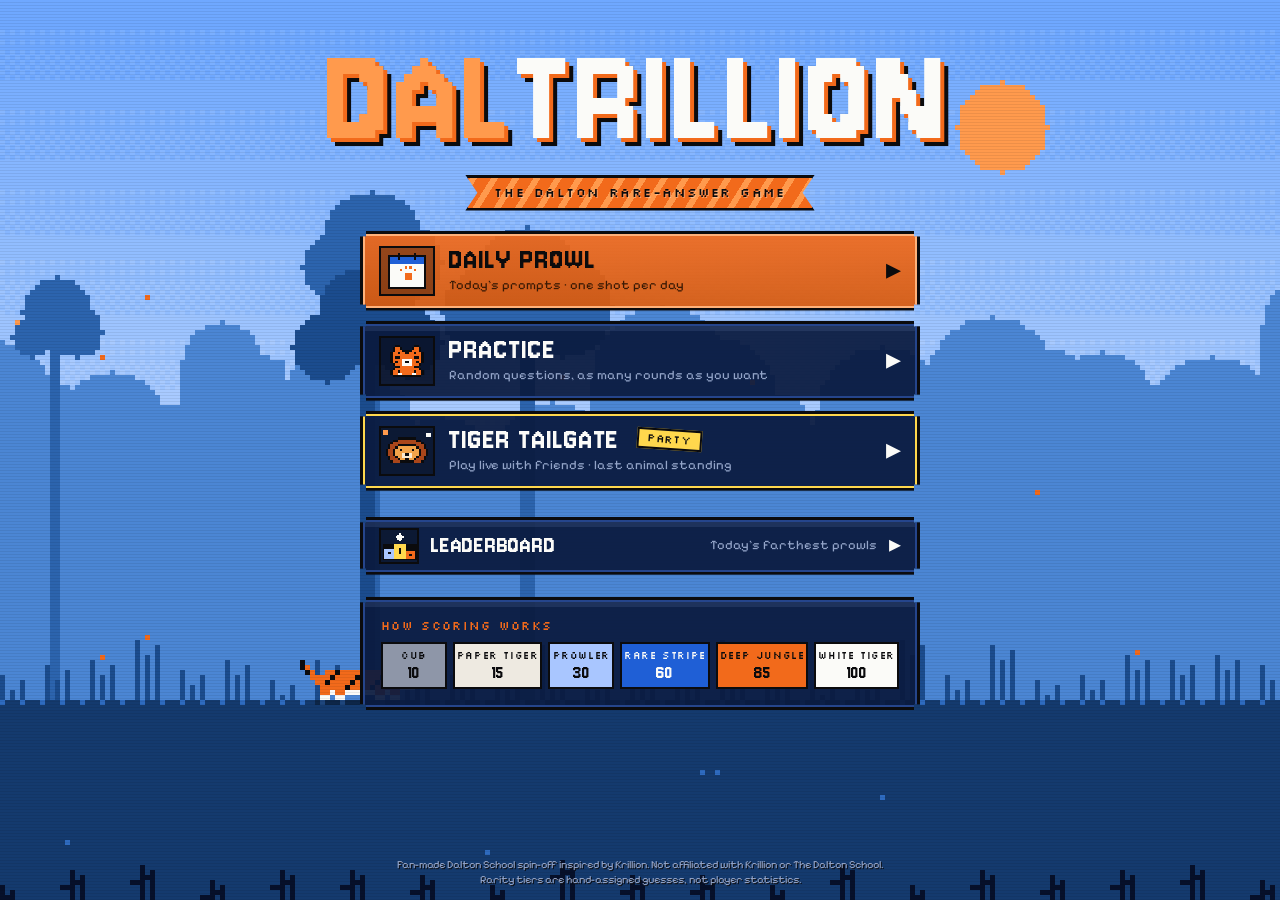
==== commit 0bda4813: "Publish d93e96f" ====
--- a/index.html
+++ b/index.html
@@ -333,15 +333,15 @@
      No answer lists ship to the browser: they live on the server (server/src/game). -->
 <script src="js/config.js?v=4903d82ae8"></script>
 <script src="js/util.js?v=e55989e512"></script>
-<script src="js/api.js?v=dc5b696a45"></script>
+<script src="js/api.js?v=c552d77a6d"></script>
 <script src="js/scene.js?v=c6ca908c4d"></script>
 <script src="js/game.js?v=8551751f4a"></script>
 <script src="js/board.js?v=b100422bfa"></script>
 <script src="js/share.js?v=6d812482a0"></script>
-<script src="js/sprites.js?v=6d570ccad3"></script>
+<script src="js/sprites.js?v=e253b380df"></script>
 <script src="js/celebrate.js?v=bf317a73b6"></script>
 <script src="js/tailgate-scene.js?v=e9626bcb93"></script>
-<script src="js/tailgate.js?v=3bfd28ce81"></script>
+<script src="js/tailgate.js?v=cedde86a88"></script>
 <script src="js/sfx.js?v=413c0f2c23"></script>
 <script src="js/main.js?v=4837cc15af"></script>
 </body>
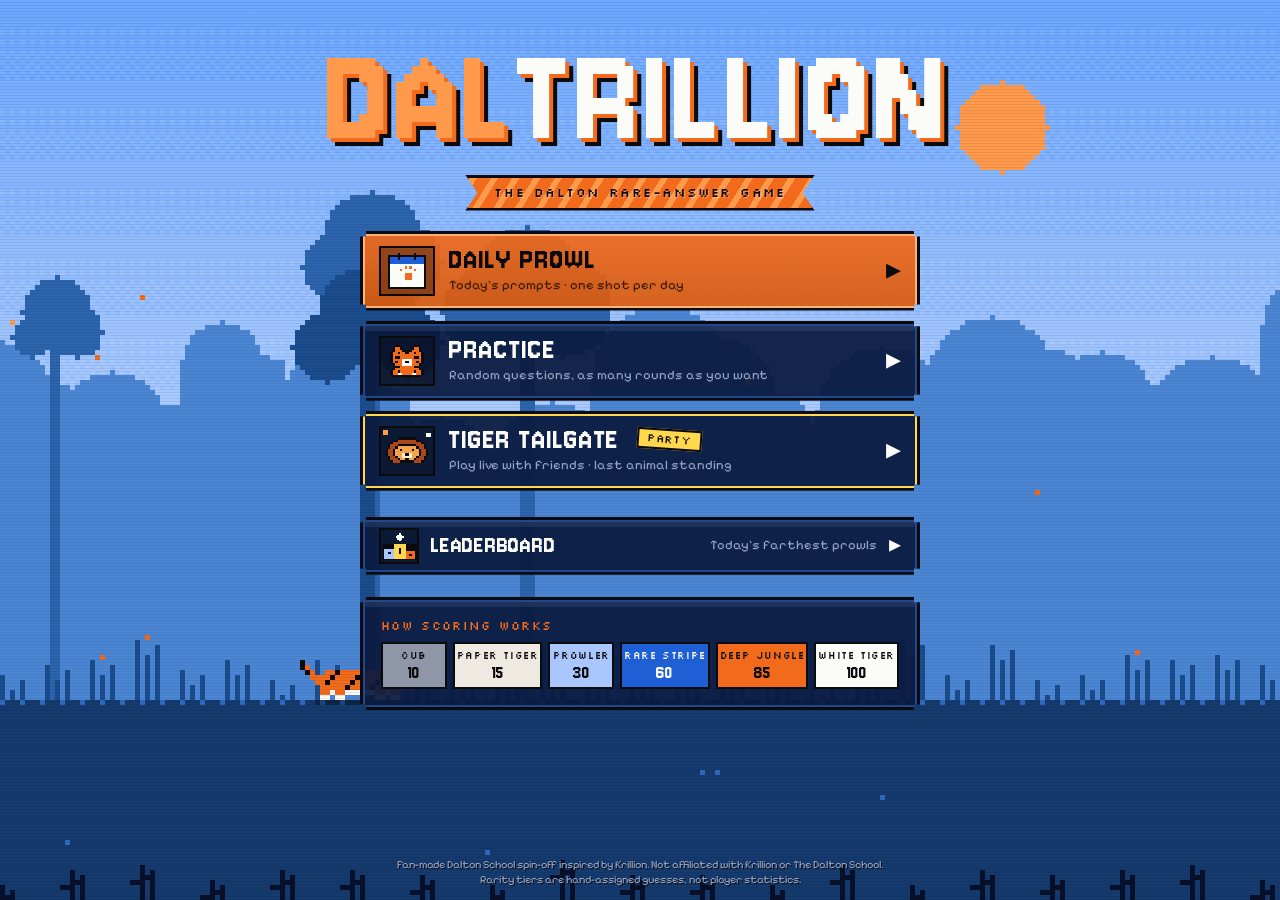
==== commit fc315638: "Publish 3e39df9" ====
--- a/index.html
+++ b/index.html
@@ -340,7 +340,7 @@
 <script src="js/share.js?v=6d812482a0"></script>
 <script src="js/sprites.js?v=e253b380df"></script>
 <script src="js/celebrate.js?v=bf317a73b6"></script>
-<script src="js/tailgate-scene.js?v=e9626bcb93"></script>
+<script src="js/tailgate-scene.js?v=51b1ab7f94"></script>
 <script src="js/tailgate.js?v=cedde86a88"></script>
 <script src="js/sfx.js?v=413c0f2c23"></script>
 <script src="js/main.js?v=4837cc15af"></script>
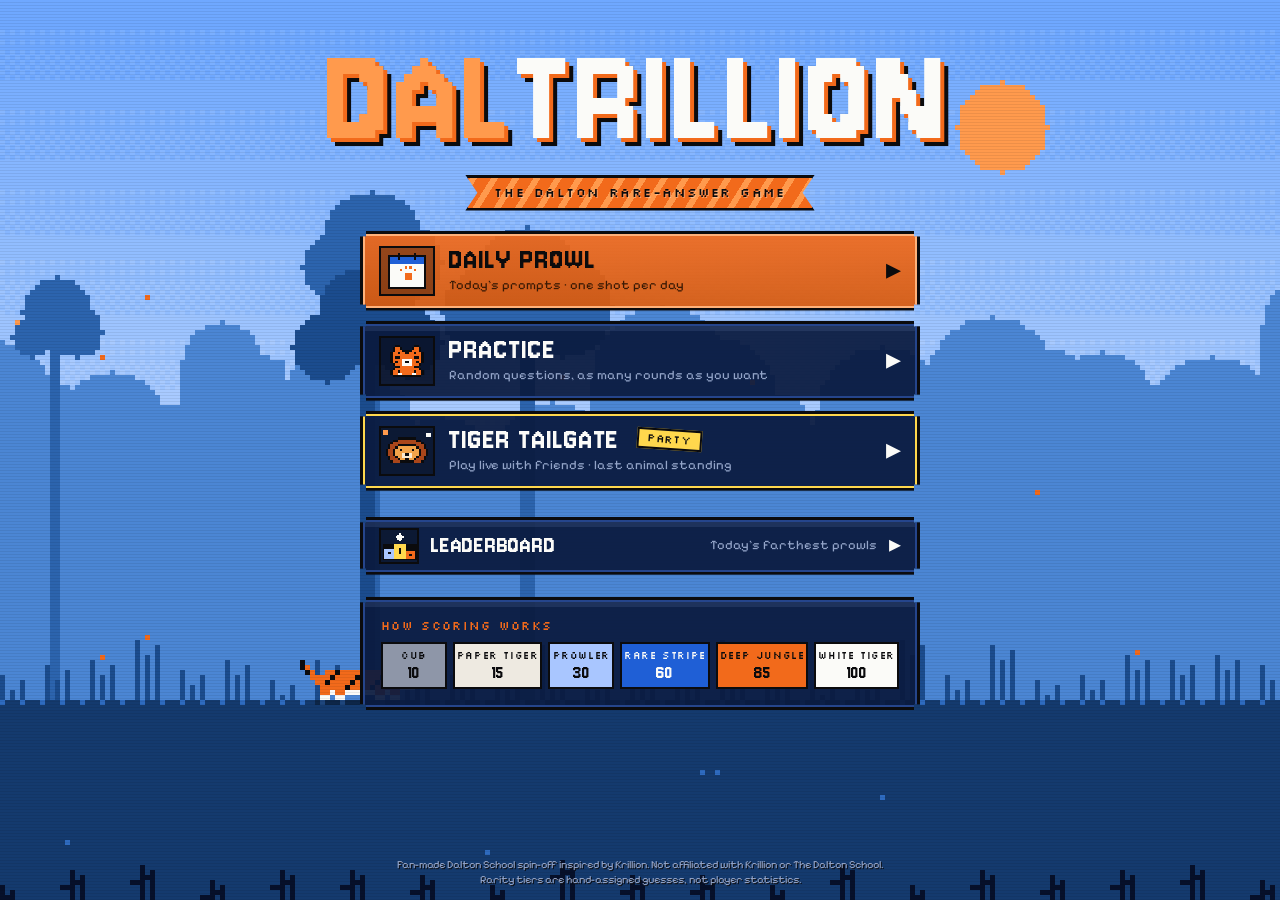
==== commit 3d0b1283: "Publish 047b223" ====
--- a/index.html
+++ b/index.html
@@ -5,15 +5,17 @@
 <meta name="viewport" content="width=device-width,initial-scale=1,viewport-fit=cover">
 <meta name="claude:viewport-fit-sides" content="cover">
 <title>Daltrillion – the Dalton rare-answer game</title>
-<meta name="description" content="The Dalton rare-answer game. Name the answer nobody else thinks of and send Ivan deeper into the jungle.">
+<meta name="description" content="Daltrillion is a free daily trivia game for Dalton students: name the answer nobody else thinks of. Seven prompts a day, and rarer answers send Ivan the tiger farther. Practice anytime or play Tiger Tailgate with friends.">
 <meta name="theme-color" content="#0A1A3F">
 <meta name="color-scheme" content="dark">
 <meta name="apple-mobile-web-app-title" content="Daltrillion">
 <link rel="icon" href="assets/favicon.svg" type="image/svg+xml">
+<link rel="icon" href="assets/favicon-96.png" type="image/png" sizes="96x96">
+<link rel="icon" href="assets/favicon-48.png" type="image/png" sizes="48x48">
 <link rel="apple-touch-icon" href="assets/apple-touch-icon.png">
 <meta property="og:type" content="website">
 <meta property="og:title" content="Daltrillion">
-<meta property="og:description" content="The Dalton rare-answer game. Rarer answers send Ivan farther.">
+<meta property="og:description" content="Daltrillion is a free daily trivia game for Dalton students: name the answer nobody else thinks of. Seven prompts a day, and rarer answers send Ivan the tiger farther. Practice anytime or play Tiger Tailgate with friends.">
 <meta property="og:image" content="https://c28aa1-rgb.github.io/Daltrillion/assets/og.png">
 <meta property="og:url" content="https://c28aa1-rgb.github.io/Daltrillion/">
 <meta property="og:site_name" content="Daltrillion">
@@ -297,7 +299,7 @@
   </div>
 
 
-  <footer class="fine" id="fine">
+  <footer class="fine" id="fine" data-nosnippet>
     <p>Fan-made Dalton School spin-off inspired by Krillion. Not affiliated with Krillion or The Dalton School.</p>
     <p>Rarity tiers are hand-assigned guesses, not player statistics.</p>
   </footer>
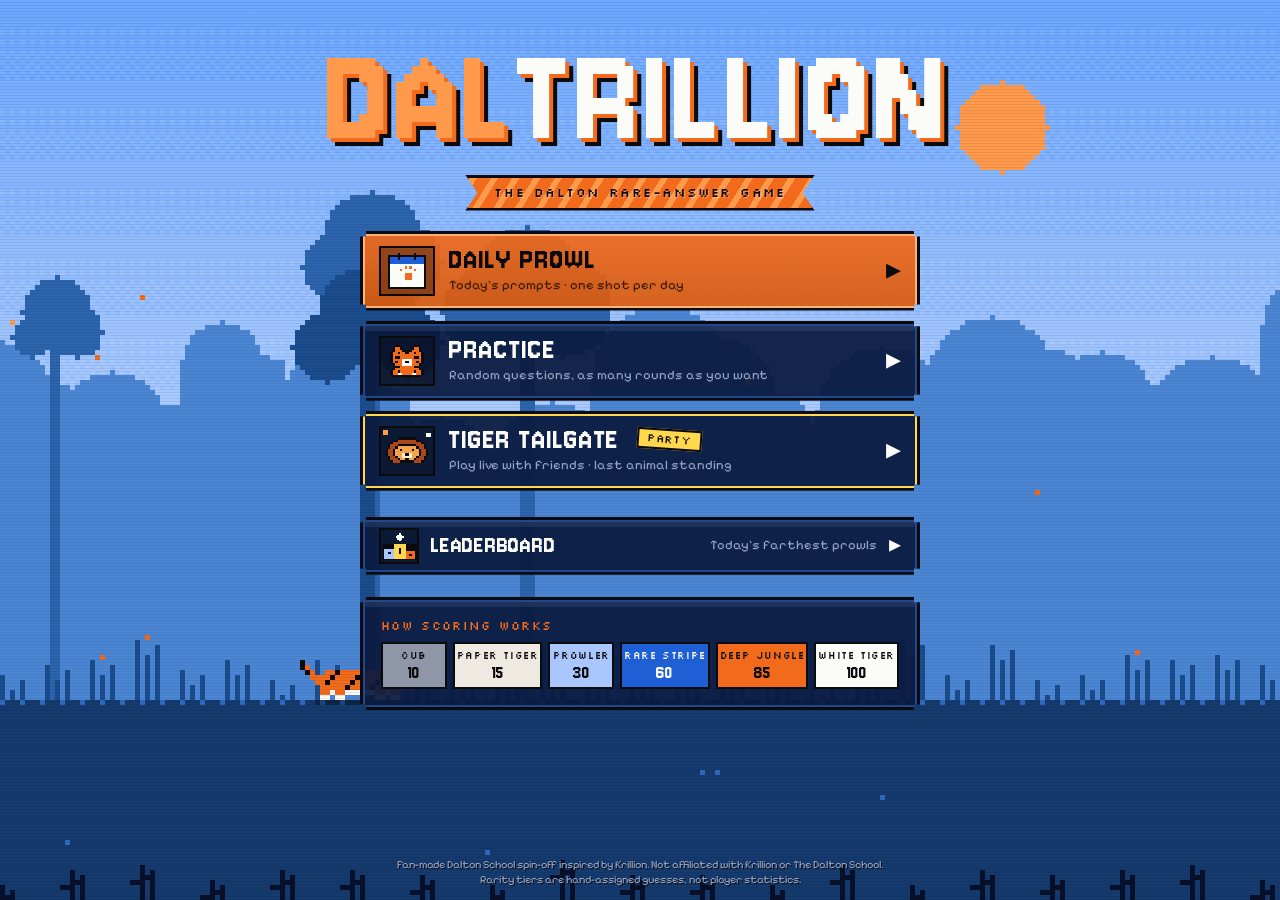
==== commit 1553d515: "Publish 7f11d10 (with uncommitted changes)" ====
--- a/index.html
+++ b/index.html
@@ -337,13 +337,13 @@
 <script src="js/util.js?v=e55989e512"></script>
 <script src="js/api.js?v=c552d77a6d"></script>
 <script src="js/scene.js?v=c6ca908c4d"></script>
-<script src="js/game.js?v=8551751f4a"></script>
+<script src="js/game.js?v=fc99d61a85"></script>
 <script src="js/board.js?v=b100422bfa"></script>
 <script src="js/share.js?v=6d812482a0"></script>
 <script src="js/sprites.js?v=e253b380df"></script>
 <script src="js/celebrate.js?v=bf317a73b6"></script>
 <script src="js/tailgate-scene.js?v=51b1ab7f94"></script>
-<script src="js/tailgate.js?v=cedde86a88"></script>
+<script src="js/tailgate.js?v=200a1c5321"></script>
 <script src="js/sfx.js?v=413c0f2c23"></script>
 <script src="js/main.js?v=4837cc15af"></script>
 </body>
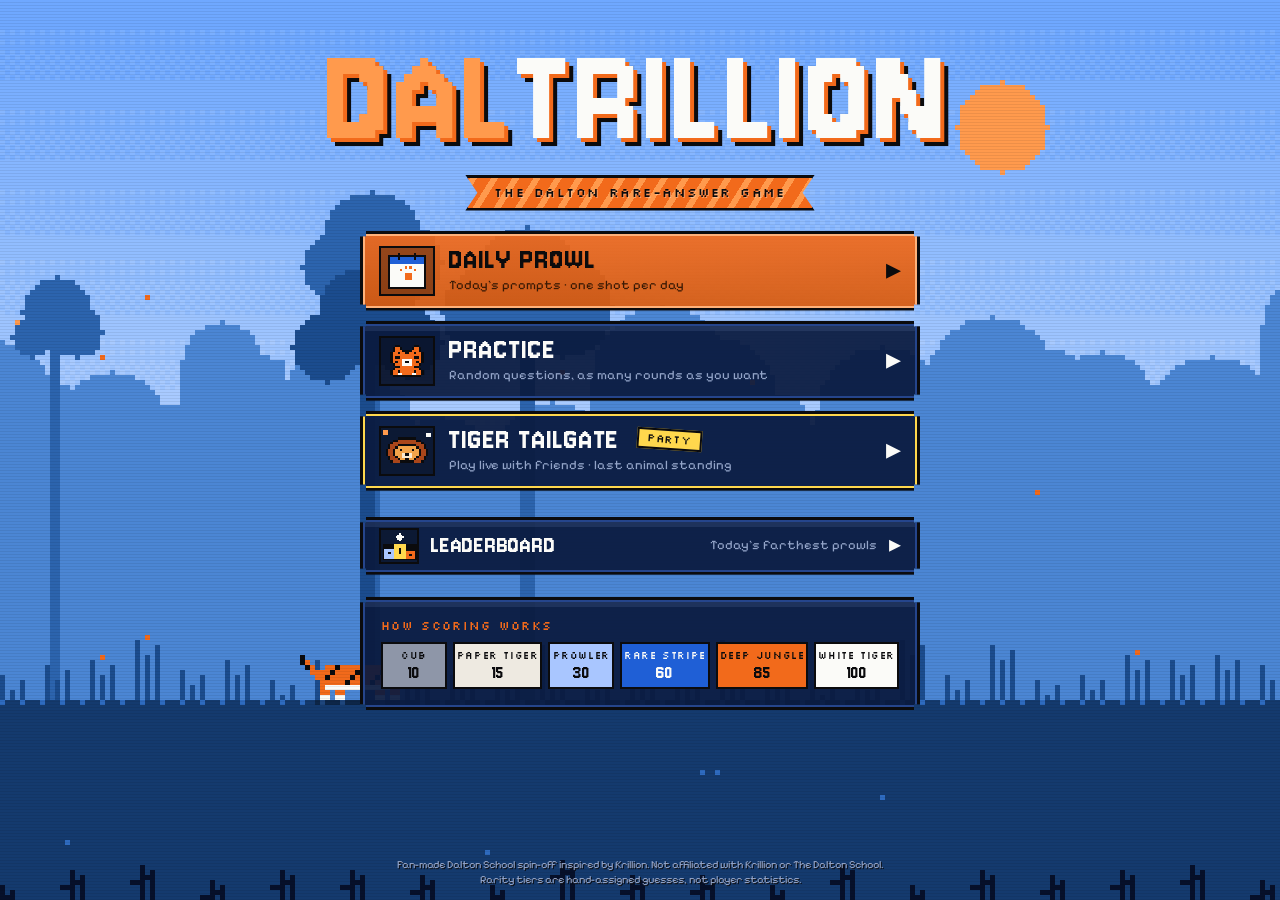
==== commit b793e2b5: "Publish 070e131 (with uncommitted changes)" ====
--- a/index.html
+++ b/index.html
@@ -337,7 +337,7 @@
 <script src="js/util.js?v=e55989e512"></script>
 <script src="js/api.js?v=c552d77a6d"></script>
 <script src="js/scene.js?v=c6ca908c4d"></script>
-<script src="js/game.js?v=fc99d61a85"></script>
+<script src="js/game.js?v=cdecc95bed"></script>
 <script src="js/board.js?v=b100422bfa"></script>
 <script src="js/share.js?v=6d812482a0"></script>
 <script src="js/sprites.js?v=e253b380df"></script>
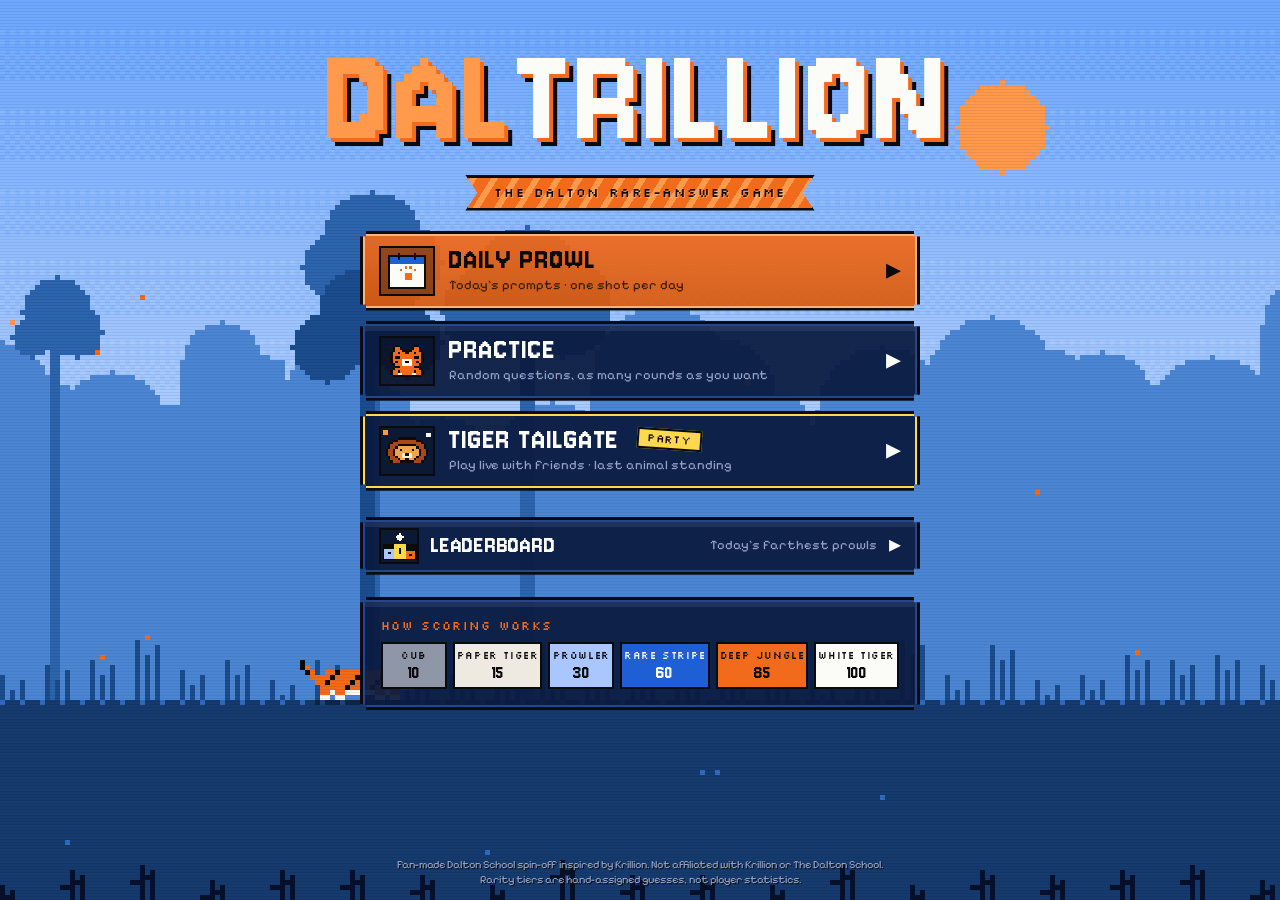
==== commit 467fd3d0: "Ask nameless players for a leaderboard name after a run A window covers the page after a run while t" ====
--- a/index.html
+++ b/index.html
@@ -29,7 +29,7 @@
 <style>:root{padding-top:env(safe-area-inset-top,0px);padding-bottom:env(safe-area-inset-bottom,0px)}body{margin:0;font:14px system-ui,sans-serif}img{max-width:100%}[hidden]{display:none!important}</style>
 <!-- Order matters: later files override earlier ones. -->
 <link rel="stylesheet" href="css/base.css?v=52fe7630f1">
-<link rel="stylesheet" href="css/solo.css?v=89d9db9659">
+<link rel="stylesheet" href="css/solo.css?v=44de808810">
 <link rel="stylesheet" href="css/party.css?v=53ce650935">
 <link rel="stylesheet" href="css/effects.css?v=934029da0d">
 <link rel="stylesheet" href="css/tailgate.css?v=7ae7ffd604">
@@ -330,21 +330,38 @@
   </div>
 </div>
 
+<!-- NAME YOURSELF: covers the page after a run while you have no name on the board.
+     Only goes away by saving a name or choosing to stay anonymous (see board.js). -->
+<div id="namebox" class="sharebox namebox" hidden role="dialog" aria-modal="true" aria-labelledby="nb-title" aria-describedby="nb-why">
+  <div class="px shpanel">
+    <span class="rib" id="nb-title">Claim your spot</span>
+    <p class="nb-rank" id="nb-rank"></p>
+    <p class="mute" id="nb-why" style="margin:0"></p>
+    <form class="nbform" id="nbform" autocomplete="off">
+      <label class="flabel" for="nbname">Your name on the board</label>
+      <input class="ex-search" id="nbname" maxlength="20" placeholder="2–20 letters or numbers" spellcheck="false" autocapitalize="words" enterkeyhint="done">
+      <button class="pxbtn orange" type="submit" id="nbsave">Put me on the board ▸</button>
+    </form>
+    <p class="mute small" id="nbmsg" aria-live="polite" style="margin:0"></p>
+    <button class="link-btn nbskip" id="nbskip" type="button">No thanks, keep me anonymous</button>
+  </div>
+</div>
+
 <script>window.DALTRILLION_SERVER="https://daltrillion.daltrillion.workers.dev";</script>
 <!-- Plain scripts sharing one global scope; order matters (see README).
      No answer lists ship to the browser: they live on the server (server/src/game). -->
 <script src="js/config.js?v=4903d82ae8"></script>
 <script src="js/util.js?v=e55989e512"></script>
-<script src="js/api.js?v=c552d77a6d"></script>
+<script src="js/api.js?v=a0337b2b8e"></script>
 <script src="js/scene.js?v=c6ca908c4d"></script>
-<script src="js/game.js?v=cdecc95bed"></script>
-<script src="js/board.js?v=b100422bfa"></script>
-<script src="js/share.js?v=6d812482a0"></script>
+<script src="js/game.js?v=6f516bea86"></script>
+<script src="js/board.js?v=3c87827239"></script>
+<script src="js/share.js?v=a3e4936797"></script>
 <script src="js/sprites.js?v=e253b380df"></script>
 <script src="js/celebrate.js?v=bf317a73b6"></script>
 <script src="js/tailgate-scene.js?v=51b1ab7f94"></script>
-<script src="js/tailgate.js?v=200a1c5321"></script>
+<script src="js/tailgate.js?v=a77fd50b69"></script>
 <script src="js/sfx.js?v=413c0f2c23"></script>
-<script src="js/main.js?v=4837cc15af"></script>
+<script src="js/main.js?v=d3982e0143"></script>
 </body>
 </html>
--- a/css/solo.css
+++ b/css/solo.css
@@ -253,3 +253,12 @@
 .sh-msg{resize:vertical;min-height:72px;font-family:var(--ui)}
 .shpanel .ch-x{position:absolute;top:6px;right:8px;width:34px;height:34px;border:3px solid var(--ink);background:var(--navy-2);font-size:22px;line-height:1;padding:0}
 .shpanel .ch-x:hover{background:var(--edge)}
+
+/* ---------- name prompt (after a run, while you're Anonymous cub) ---------- */
+.namebox{z-index:31;background:rgba(5,10,24,.9)}
+.namebox .shpanel{width:min(440px,100%);gap:12px;padding:28px 20px 18px}
+.nb-rank{margin:0;font-family:var(--display);font-size:30px;line-height:1.2;color:var(--white)}
+.nb-rank b{color:var(--orange)}
+.nbform{display:flex;flex-direction:column;gap:8px}
+.nbform .ex-search{width:100%;font-size:18px}
+.nbskip{align-self:center;color:var(--mute);font-size:13px}
